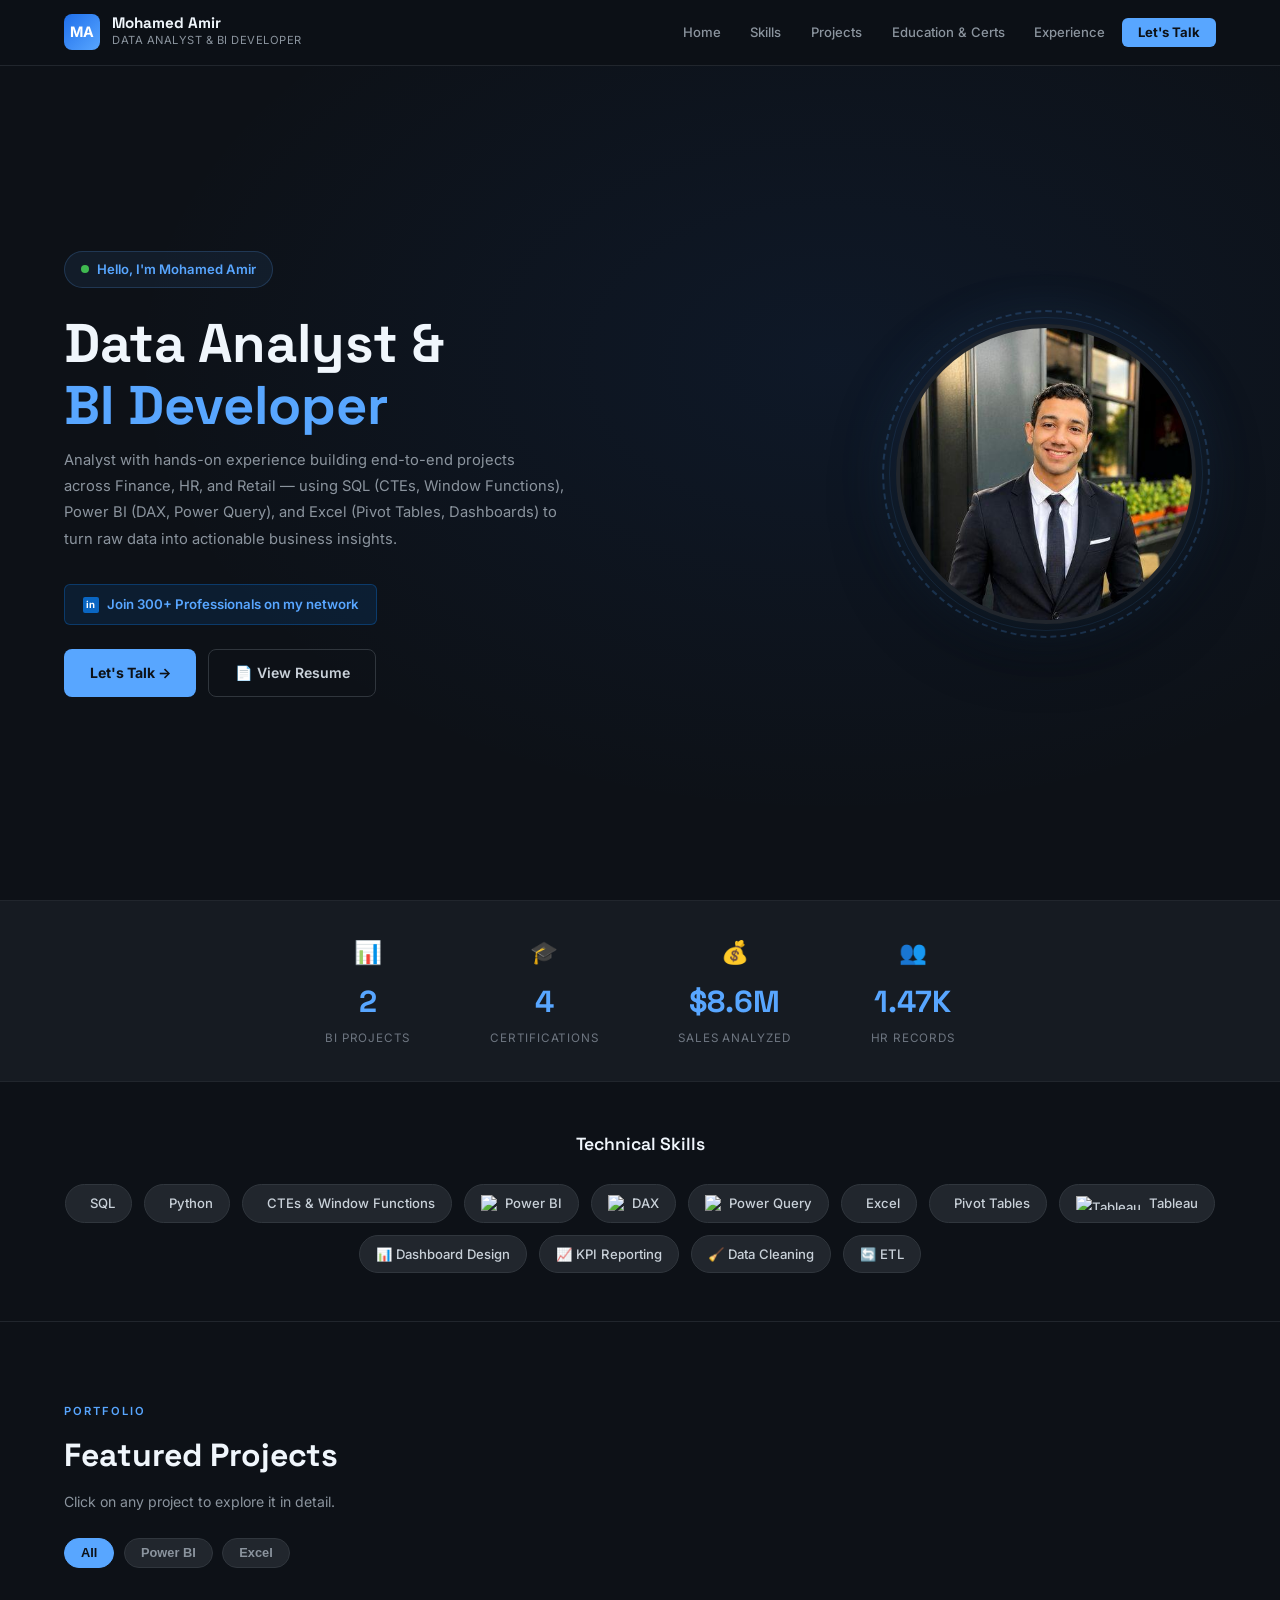
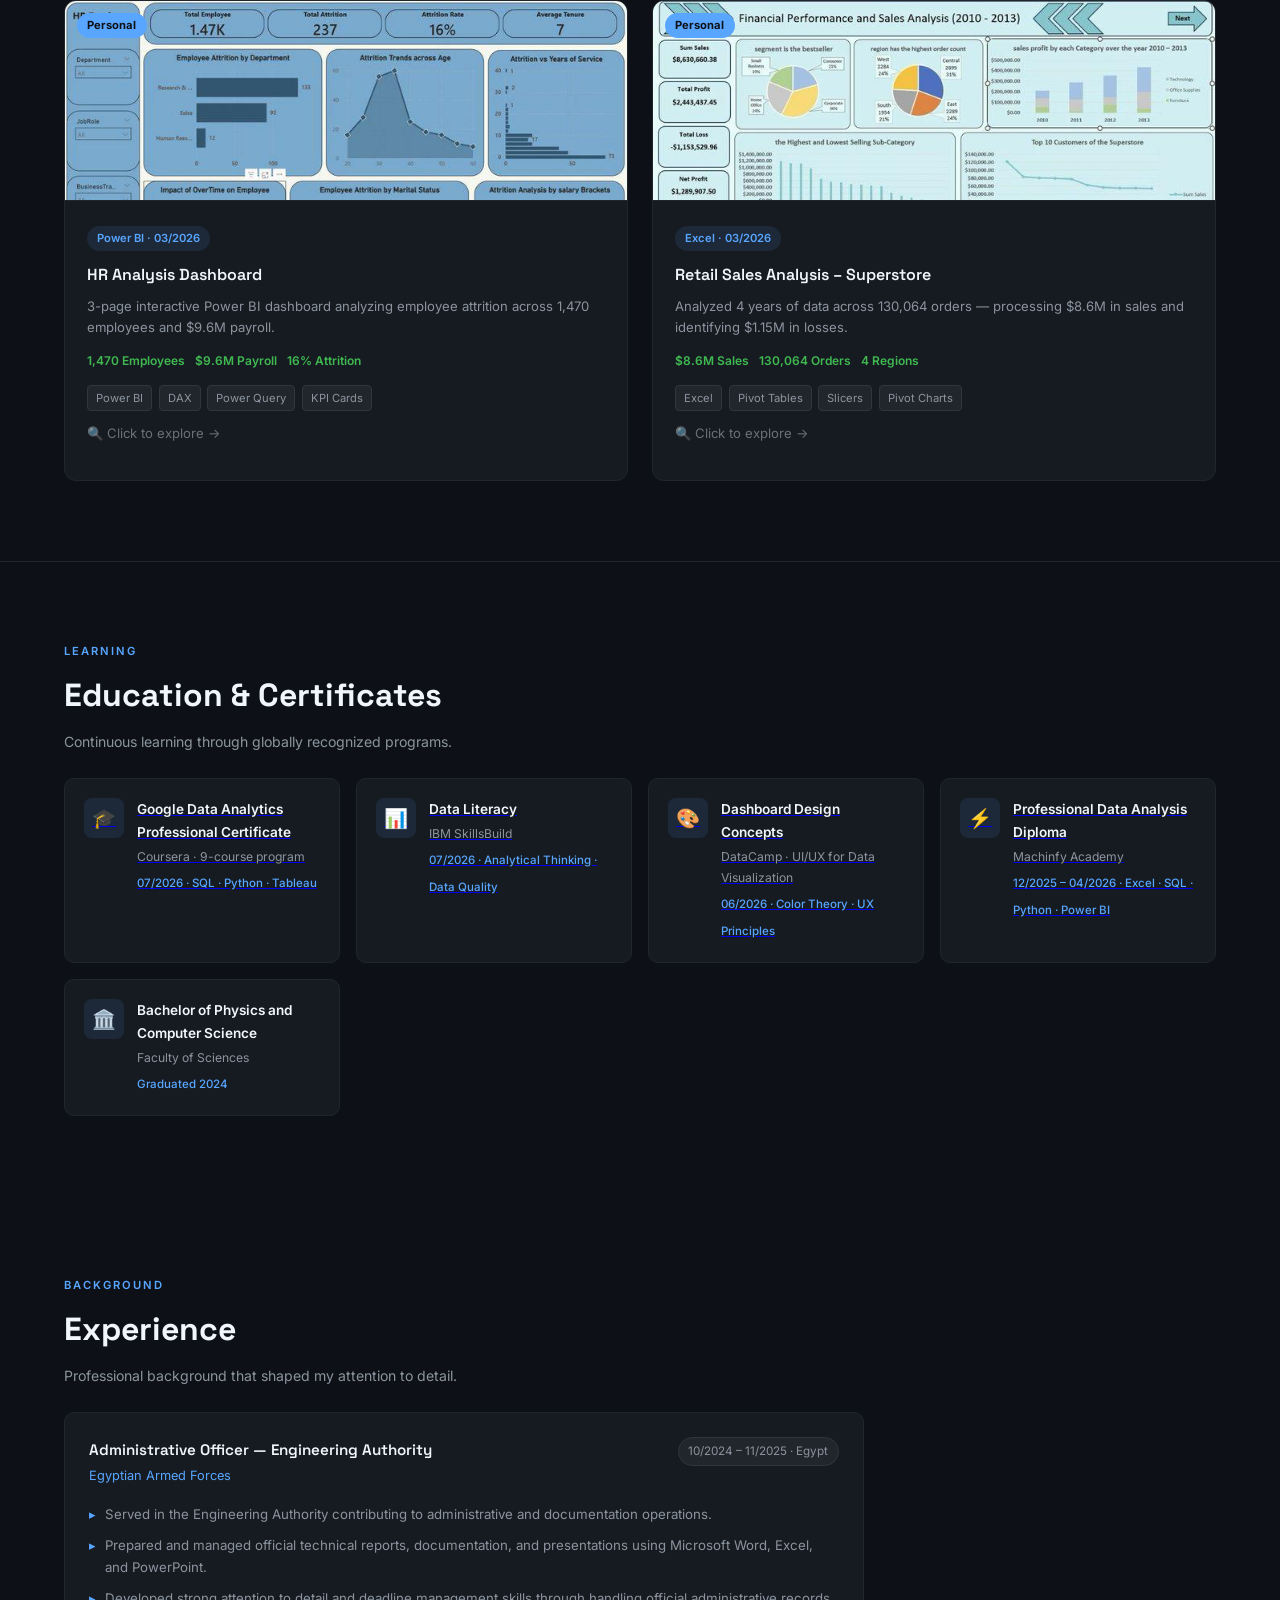
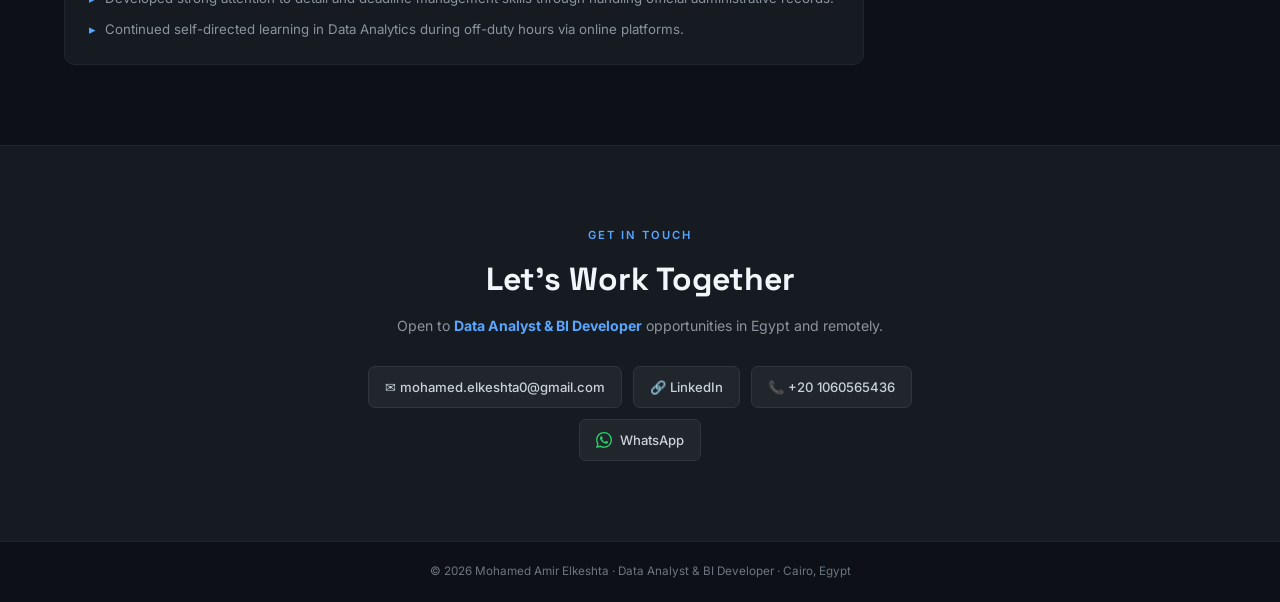
==== index.html @ 492f9501 "Convert certificate divs to anchor tags with links Replaced certificate divs with anchor tags linkin" ====
<!DOCTYPE html>
<html lang="en">
<head>
<meta charset="UTF-8"/>
<meta name="viewport" content="width=device-width, initial-scale=1.0"/>
<title>Mohamed Amir Elkeshta | Data Analyst & BI Developer</title>
<link href="https://fonts.googleapis.com/css2?family=Inter:wght@300;400;500;600;700&family=Space+Grotesk:wght@500;600;700&display=swap" rel="stylesheet"/>
<link rel="stylesheet" href="https://cdn.jsdelivr.net/gh/devicons/devicon@latest/devicon.min.css"/>
<link rel="stylesheet" href="style.css"/>
</head>
<body>

<nav>
  <div class="nav-inner">
    <div class="nav-brand">
      <div class="nav-icon">MA</div>
      <div>
        <div class="nav-name">Mohamed Amir</div>
        <div class="nav-title">DATA ANALYST & BI DEVELOPER</div>
      </div>
    </div>
    <ul class="nav-links">
      <li><a href="#about">Home</a></li>
      <li><a href="#skills">Skills</a></li>
      <li><a href="#projects">Projects</a></li>
      <li><a href="#certificates">Education & Certs</a></li>
      <li><a href="#experience">Experience</a></li>
      <li><a href="#contact" class="nav-cta">Let's Talk</a></li>
    </ul>
  </div>
</nav>

<!-- HERO -->
<section class="hero" id="about">
  <div class="hero-inner">
    <div class="hero-left">
      <div class="hello-badge"><span class="hello-dot"></span> Hello, I'm Mohamed Amir</div>
      <h1>Data Analyst &<br/><span class="accent">BI Developer</span></h1>
      <p class="hero-desc">Analyst with hands-on experience building end-to-end projects across Finance, HR, and Retail — using SQL (CTEs, Window Functions), Power BI (DAX, Power Query), and Excel (Pivot Tables, Dashboards) to turn raw data into actionable business insights.</p>
      <a href="https://linkedin.com/in/mohamedamir010" target="_blank" class="li-btn">
        <div class="li-icon">in</div>
        Join 300+ Professionals on my network
      </a>
      <div class="hero-btns">
        <a href="#contact" class="btn-primary">Let's Talk →</a>
        <a id="cv-link" href="img/Mohamed_Amir_Elkeshta_CV.pdf" download="Mohamed_Amir_Elkeshta_CV.pdf" class="btn-secondary">📄 View Resume</a>
      </div>
    </div>
    <div class="hero-right">
      <div class="photo-wrap">
        <div class="photo-outer"></div>
        <div class="photo-mid"></div>
        <div class="photo-circle">
          <img id="main-photo" src="img/Photo.jpeg" alt="Mohamed Amir"/>
        </div>
      </div>
    </div>
  </div>
</section>

<!-- STATS -->
<div class="stats-bar">
  <div class="stats-inner">
    <div class="stat"><div class="stat-icon">📊</div><div class="stat-n">2</div><div class="stat-l">BI Projects</div></div>
    <div class="stat"><div class="stat-icon">🎓</div><div class="stat-n">4</div><div class="stat-l">Certifications</div></div>
    <div class="stat"><div class="stat-icon">💰</div><div class="stat-n">$8.6M</div><div class="stat-l">Sales Analyzed</div></div>
    <div class="stat"><div class="stat-icon">👥</div><div class="stat-n">1.47K</div><div class="stat-l">HR Records</div></div>
  </div>
</div>

<!-- SKILLS -->
<div class="skills-sec" id="skills">
  <div class="skills-sec-inner">
    <h3>Technical Skills</h3>
    <div class="skills-grid">
      <div class="skill-pill"><i class="devicon-microsoftsqlserver-plain colored"></i> SQL</div>
      <div class="skill-pill"><i class="devicon-python-plain colored"></i> Python</div>
      <div class="skill-pill"><i class="devicon-mysql-plain colored"></i> CTEs & Window Functions</div>
      <div class="skill-pill"><img src="https://upload.wikimedia.org/wikipedia/commons/c/cf/New_Power_BI_Logo.svg" alt="Power BI"/> Power BI</div>
      <div class="skill-pill"><img src="https://upload.wikimedia.org/wikipedia/commons/c/cf/New_Power_BI_Logo.svg" alt="DAX"/> DAX</div>
      <div class="skill-pill"><img src="https://upload.wikimedia.org/wikipedia/commons/c/cf/New_Power_BI_Logo.svg" alt="Power Query"/> Power Query</div>
      <div class="skill-pill"><i class="devicon-microsoftexcel-plain" style="color:#217346"></i> Excel</div>
      <div class="skill-pill"><i class="devicon-microsoftexcel-plain" style="color:#217346"></i> Pivot Tables</div>
      <div class="skill-pill"><img src="https://upload.wikimedia.org/wikipedia/commons/4/4b/Tableau_Logo.png" alt="Tableau" style="height:14px;width:auto"/> Tableau</div>
      <div class="skill-pill">📊 Dashboard Design</div>
      <div class="skill-pill">📈 KPI Reporting</div>
      <div class="skill-pill">🧹 Data Cleaning</div>
      <div class="skill-pill">🔄 ETL</div>
    </div>
  </div>
</div>

<!-- PROJECTS -->
<section id="projects">
  <div class="sec-inner">
    <div class="reveal">
      <div class="sec-label">Portfolio</div>
      <h2 class="sec-title">Featured Projects</h2>
      <p class="sec-sub">Click on any project to explore it in detail.</p>
      <div class="filter-btns">
        <button class="filter-btn active" onclick="filterProjects('all',this)">All</button>
        <button class="filter-btn" onclick="filterProjects('powerbi',this)">Power BI</button>
        <button class="filter-btn" onclick="filterProjects('excel',this)">Excel</button>
      </div>
    </div>
    <div class="projects-grid">
      <div class="pcard reveal" data-cat="powerbi" onclick="openModal('hr')">
        <div class="pimg-wrap">
          <img id="hr-card-img" class="pimg" src="" alt="HR Dashboard"/>
          <span class="pbadge">Personal</span>
        </div>
        <div class="pbody">
          <div class="ptag">Power BI · 03/2026</div>
          <h3>HR Analysis Dashboard</h3>
          <p>3-page interactive Power BI dashboard analyzing employee attrition across 1,470 employees and $9.6M payroll.</p>
          <div class="pnums"><span class="pnum">1,470 Employees</span><span class="pnum">$9.6M Payroll</span><span class="pnum">16% Attrition</span></div>
          <div class="ptools"><span class="tool">Power BI</span><span class="tool">DAX</span><span class="tool">Power Query</span><span class="tool">KPI Cards</span></div>
          <p class="pclick-hint">🔍 Click to explore →</p>
        </div>
      </div>
      <div class="pcard reveal" data-cat="excel" onclick="openModal('excel')">
        <div class="pimg-wrap">
          <img id="exc-card-img" class="pimg" src="" alt="Excel Dashboard"/>
          <span class="pbadge">Personal</span>
        </div>
        <div class="pbody">
          <div class="ptag">Excel · 03/2026</div>
          <h3>Retail Sales Analysis – Superstore</h3>
          <p>Analyzed 4 years of data across 130,064 orders — processing $8.6M in sales and identifying $1.15M in losses.</p>
          <div class="pnums"><span class="pnum">$8.6M Sales</span><span class="pnum">130,064 Orders</span><span class="pnum">4 Regions</span></div>
          <div class="ptools"><span class="tool">Excel</span><span class="tool">Pivot Tables</span><span class="tool">Slicers</span><span class="tool">Pivot Charts</span></div>
          <p class="pclick-hint">🔍 Click to explore →</p>
        </div>
      </div>
    </div>
  </div>
</section>

<!-- MODAL HR -->
<div class="modal-overlay" id="modal-hr">
  <div class="modal">
    <button class="modal-close" onclick="closeModal('hr')">✕</button>
    <div class="modal-imgs">
      <img class="modal-img active" id="hr-img-0" src="" alt="HR 1"/>
      <img class="modal-img" id="hr-img-1" src="" alt="HR 2"/>
      <img class="modal-img" id="hr-img-2" src="" alt="HR 3"/>
      <div class="modal-arrows">
        <button class="modal-arrow" onclick="prevImg('hr',3)">‹</button>
        <button class="modal-arrow" onclick="nextImg('hr',3)">›</button>
      </div>
      <div class="modal-nav">
        <div class="modal-dot active" id="hr-dot-0" onclick="goImg('hr',0,3)"></div>
        <div class="modal-dot" id="hr-dot-1" onclick="goImg('hr',1,3)"></div>
        <div class="modal-dot" id="hr-dot-2" onclick="goImg('hr',2,3)"></div>
      </div>
    </div>
    <div class="modal-body">
      <div class="modal-tags">
        <span class="mtag active">Personal</span><span class="mtag">#HR Metrics</span>
        <span class="mtag">#Power BI</span><span class="mtag">#DAX</span><span class="mtag">#Data Visualization</span>
      </div>
      <h2>HR Analysis Dashboard</h2>
      <div class="modal-stats">
        <div class="mstat"><div class="mstat-n">1,470</div><div class="mstat-l">Employees</div></div>
        <div class="mstat"><div class="mstat-n">$9.6M</div><div class="mstat-l">Total Payroll</div></div>
        <div class="mstat"><div class="mstat-n">16%</div><div class="mstat-l">Attrition Rate</div></div>
        <div class="mstat"><div class="mstat-n">237</div><div class="mstat-l">Total Attrition</div></div>
        <div class="mstat"><div class="mstat-n">3</div><div class="mstat-l">Dashboard Pages</div></div>
      </div>
      <p>Developed a 3-page interactive Power BI dashboard to analyze employee attrition and support data-driven HR decisions across a dataset of 1,470 employees and $9.6M in total payroll. Identified a 16% attrition rate with R&D as the highest-risk department (133 attritions), and revealed that overtime employees were 54% more likely to leave.</p>
      <div class="modal-btns">
        <a href="#contact" class="mbtn-primary" onclick="closeModal('hr')">Discuss Project</a>
        <span class="mbtn-disabled">Live Demo — Coming Soon</span>
      </div>
    </div>
  </div>
</div>

<!-- MODAL EXCEL -->
<div class="modal-overlay" id="modal-excel">
  <div class="modal">
    <button class="modal-close" onclick="closeModal('excel')">✕</button>
    <div class="modal-imgs">
      <img class="modal-img active" id="exc-img-0" src="" alt="Excel 1"/>
      <img class="modal-img" id="exc-img-1" src="" alt="Excel 2"/>
      <div class="modal-arrows">
        <button class="modal-arrow" onclick="prevImg('exc',2)">‹</button>
        <button class="modal-arrow" onclick="nextImg('exc',2)">›</button>
      </div>
      <div class="modal-nav">
        <div class="modal-dot active" id="exc-dot-0" onclick="goImg('exc',0,2)"></div>
        <div class="modal-dot" id="exc-dot-1" onclick="goImg('exc',1,2)"></div>
      </div>
    </div>
    <div class="modal-body">
      <div class="modal-tags">
        <span class="mtag active">Personal</span><span class="mtag">#Excel</span>
        <span class="mtag">#Pivot Tables</span><span class="mtag">#Dashboard</span><span class="mtag">#Sales Analysis</span>
      </div>
      <h2>Retail Sales Analysis – Superstore</h2>
      <div class="modal-stats">
        <div class="mstat"><div class="mstat-n">$8.6M</div><div class="mstat-l">Total Sales</div></div>
        <div class="mstat"><div class="mstat-n">$2.4M</div><div class="mstat-l">Total Profit</div></div>
        <div class="mstat"><div class="mstat-n">130K</div><div class="mstat-l">Orders</div></div>
        <div class="mstat"><div class="mstat-n">4</div><div class="mstat-l">Regions</div></div>
        <div class="mstat"><div class="mstat-n">$1.15M</div><div class="mstat-l">Total Loss</div></div>
      </div>
      <p>Analyzed a Superstore dataset spanning 4 years (2010–2013) across 4 regions and 130,064 total orders. Processed $8.6M in total sales and $2.4M in total profit, identifying the Central region as the highest-performing with 31% of orders and uncovering $1.15M in losses.</p>
      <div class="modal-btns">
        <a href="#contact" class="mbtn-primary" onclick="closeModal('excel')">Discuss Project</a>
        <a href="https://1drv.ms/x/c/AEDD31444492F925/IQCtaLuHBFoiTYUGpFocGgI8ATKl4qVYIb14LxmyW0TIXu4?e=tHtYFq" target="_blank" class="mbtn-secondary">Live Demo ↗</a>
      </div>
    </div>
  </div>
</div>

<!-- CERTS -->
<section id="certificates" style="background:#0d1117;border-top:1px solid #21262d">
  <div class="sec-inner">
    <div class="reveal">
      <div class="sec-label">Learning</div>
      <h2 class="sec-title">Education & Certificates</h2>
      <p class="sec-sub">Continuous learning through globally recognized programs.</p>
    </div>
    <div class="certs-grid">
      <a href="https://coursera.org/share/154ee3f8887b8b812d28b0dce5b11ab3" target="_blank" rel="noopener" class="ccard reveal"><div class="cicon">🎓</div><div class="cinfo"><h4>Google Data Analytics Professional Certificate</h4><p>Coursera · 9-course program</p><span>07/2026 · SQL · Python · Tableau</span></div></a>
      <a href="https://www.credly.com/badges/da2739b4-06d5-464d-a4a4-47f80b19e1e5/linked_in_profile" target="_blank" rel="noopener" class="ccard reveal"><div class="cicon">📊</div><div class="cinfo"><h4>Data Literacy</h4><p>IBM SkillsBuild</p><span>07/2026 · Analytical Thinking · Data Quality</span></div></a>
      <a href="https://www.datacamp.com/statement-of-accomplishment/course/cfd3dbf825086eaab25abfdbb9589a41a4ac5c4c?raw=1" target="_blank" rel="noopener" class="ccard reveal"><div class="cicon">🎨</div><div class="cinfo"><h4>Dashboard Design Concepts</h4><p>DataCamp · UI/UX for Data Visualization</p><span>06/2026 · Color Theory · UX Principles</span></div></a>
      <a href="https://system.machinfy.com/en/certificate/MFA-b8f-bd" target="_blank" rel="noopener" class="ccard reveal"><div class="cicon">⚡</div><div class="cinfo"><h4>Professional Data Analysis Diploma</h4><p>Machinfy Academy</p><span>12/2025 – 04/2026 · Excel · SQL · Python · Power BI</span></div></a>
      <div class="ccard reveal"><div class="cicon">🏛️</div><div class="cinfo"><h4>Bachelor of Physics and Computer Science</h4><p>Faculty of Sciences</p><span>Graduated 2024</span></div></div>
    </div>
  </div>
</section>

<!-- EXP -->
<section id="experience">
  <div class="sec-inner">
    <div class="reveal">
      <div class="sec-label">Background</div>
      <h2 class="sec-title">Experience</h2>
      <p class="sec-sub">Professional background that shaped my attention to detail.</p>
    </div>
    <div class="ecard reveal">
      <div class="ehead">
        <div><div class="etitle">Administrative Officer — Engineering Authority</div><div class="eorg">Egyptian Armed Forces</div></div>
        <span class="edate">10/2024 – 11/2025 · Egypt</span>
      </div>
      <ul>
        <li>Served in the Engineering Authority contributing to administrative and documentation operations.</li>
        <li>Prepared and managed official technical reports, documentation, and presentations using Microsoft Word, Excel, and PowerPoint.</li>
        <li>Developed strong attention to detail and deadline management skills through handling official administrative records.</li>
        <li>Continued self-directed learning in Data Analytics during off-duty hours via online platforms.</li>
      </ul>
    </div>
  </div>
</section>

<!-- CONTACT -->
<section id="contact" class="contact-sec">
  <div class="sec-inner">
    <div class="contact-inner">
      <div class="sec-label" style="text-align:center">Get In Touch</div>
      <h2 class="sec-title reveal" style="text-align:center">Let's Work Together</h2>
      <p class="sec-sub reveal" style="text-align:center;margin:0 auto">Open to <strong style="color:#58a6ff">Data Analyst & BI Developer</strong> opportunities in Egypt and remotely.</p>
      <div class="clinks reveal">
        <a href="mailto:mohamed.elkeshta0@gmail.com" class="clink">✉ mohamed.elkeshta0@gmail.com</a>
        <a href="https://linkedin.com/in/mohamedamir010" target="_blank" class="clink">🔗 LinkedIn</a>
        <a href="tel:+201060565436" class="clink">📞 +20 1060565436</a>
        <a href="https://wa.me/201060565436" target="_blank" class="clink">
  <svg width="16" height="16" viewBox="0 0 24 24" fill="#25D366"><path d="M17.472 14.382c-.297-.149-1.758-.867-2.03-.967-.273-.099-.471-.148-.67.15-.197.297-.767.966-.94 1.164-.173.199-.347.223-.644.075-.297-.15-1.255-.463-2.39-1.475-.883-.788-1.48-1.761-1.653-2.059-.173-.297-.018-.458.13-.606.134-.133.298-.347.446-.52.149-.174.198-.298.298-.497.099-.198.05-.371-.025-.52-.075-.149-.669-1.612-.916-2.207-.242-.579-.487-.5-.669-.51-.173-.008-.371-.01-.57-.01-.198 0-.52.074-.792.372-.272.297-1.04 1.016-1.04 2.479 0 1.462 1.065 2.875 1.213 3.074.149.198 2.096 3.2 5.077 4.487.709.306 1.262.489 1.694.625.712.227 1.36.195 1.871.118.571-.085 1.758-.719 2.006-1.413.248-.694.248-1.289.173-1.413-.074-.124-.272-.198-.57-.347m-5.421 7.403h-.004a9.87 9.87 0 01-5.031-1.378l-.361-.214-3.741.982.998-3.648-.235-.374a9.86 9.86 0 01-1.51-5.26c.001-5.45 4.436-9.884 9.888-9.884 2.64 0 5.122 1.03 6.988 2.898a9.825 9.825 0 012.893 6.994c-.003 5.45-4.437 9.884-9.885 9.884m8.413-18.297A11.815 11.815 0 0012.05 0C5.495 0 .16 5.335.157 11.892c0 2.096.547 4.142 1.588 5.945L.057 24l6.305-1.654a11.882 11.882 0 005.683 1.448h.005c6.554 0 11.89-5.335 11.893-11.893a11.821 11.821 0 00-3.48-8.413z"/></svg>
  WhatsApp
</a>
      </div>
    </div>
  </div>
</section>

<footer>© 2026 Mohamed Amir Elkeshta · Data Analyst & BI Developer · Cairo, Egypt</footer>

<script src="main.js"></script>
</body>
</html>
---- style.css ----
*{margin:0;padding:0;box-sizing:border-box}
html{scroll-behavior:smooth}
body{background:#0d1117;color:#c9d1d9;font-family:'Inter',sans-serif;line-height:1.7;overflow-x:hidden}

nav{position:fixed;top:0;width:100%;z-index:200;background:rgba(13,17,23,.97);backdrop-filter:blur(12px);border-bottom:1px solid #21262d;padding:.9rem 5%}
.nav-inner{max-width:1200px;margin:0 auto;display:flex;justify-content:space-between;align-items:center}
.nav-brand{display:flex;align-items:center;gap:.75rem}
.nav-icon{width:36px;height:36px;background:linear-gradient(135deg,#1f6feb,#58a6ff);border-radius:8px;display:flex;align-items:center;justify-content:center;font-size:.9rem;font-weight:700;color:#fff}
.nav-name{font-family:'Space Grotesk',sans-serif;font-size:.95rem;font-weight:700;color:#f0f6fc;line-height:1.1}
.nav-title{font-size:.7rem;color:#8b949e;letter-spacing:.5px}
.nav-links{display:flex;align-items:center;gap:.25rem;list-style:none}
.nav-links a{color:#8b949e;text-decoration:none;font-size:.82rem;font-weight:500;padding:.4rem .8rem;border-radius:6px;transition:all .2s}
.nav-links a:hover{color:#f0f6fc;background:rgba(255,255,255,.05)}
.nav-cta{background:#58a6ff;color:#0d1117!important;padding:.4rem 1rem!important;border-radius:6px;font-weight:700!important}
.nav-cta:hover{background:#79b8ff!important}

.hero{min-height:100vh;display:flex;align-items:center;padding:7rem 5% 4rem;background:radial-gradient(ellipse at 65% 40%,rgba(31,111,235,.08) 0%,transparent 60%)}
.hero-inner{max-width:1200px;margin:0 auto;display:flex;gap:5rem;align-items:center;width:100%}
.hero-left{flex:1}
.hero-right{flex:0 0 340px;display:flex;justify-content:center}
.hello-badge{display:inline-flex;align-items:center;gap:.5rem;background:rgba(88,166,255,.08);border:1px solid rgba(88,166,255,.2);color:#58a6ff;font-size:.82rem;font-weight:600;padding:.4rem 1rem;border-radius:999px;margin-bottom:1.5rem}
.hello-dot{width:8px;height:8px;background:#3fb950;border-radius:50%;animation:pulse 2s infinite}
@keyframes pulse{0%,100%{opacity:1}50%{opacity:.4}}
.hero h1{font-family:'Space Grotesk',sans-serif;font-size:clamp(2.2rem,4.5vw,3.4rem);font-weight:700;color:#f0f6fc;line-height:1.15;margin-bottom:.6rem}
.hero h1 .accent{color:#58a6ff}
.hero-desc{font-size:.92rem;color:#8b949e;max-width:500px;line-height:1.8;margin-bottom:2rem}
.li-btn{display:inline-flex;align-items:center;gap:.5rem;background:rgba(10,102,194,.15);border:1px solid rgba(10,102,194,.4);color:#58a6ff;font-size:.83rem;font-weight:600;padding:.5rem 1.1rem;border-radius:6px;text-decoration:none;margin-bottom:1.5rem;transition:all .2s}
.li-btn:hover{background:rgba(10,102,194,.25);border-color:#58a6ff}
.li-icon{width:16px;height:16px;background:#0a66c2;border-radius:2px;display:flex;align-items:center;justify-content:center;font-size:.6rem;font-weight:700;color:#fff}
.hero-btns{display:flex;gap:.75rem;flex-wrap:wrap}
.btn-primary{background:#58a6ff;color:#0d1117;padding:.7rem 1.6rem;border-radius:8px;font-weight:700;font-size:.88rem;text-decoration:none;transition:all .2s;display:inline-flex;align-items:center;gap:.4rem}
.btn-primary:hover{background:#79b8ff;transform:translateY(-2px)}
.btn-secondary{background:transparent;color:#c9d1d9;padding:.7rem 1.6rem;border-radius:8px;font-weight:600;font-size:.88rem;text-decoration:none;border:1px solid #30363d;transition:all .2s;display:inline-flex;align-items:center;gap:.4rem}
.btn-secondary:hover{border-color:#58a6ff;color:#58a6ff;transform:translateY(-2px)}

.photo-wrap{position:relative;display:inline-flex;align-items:center;justify-content:center}
.photo-outer{position:absolute;inset:-14px;border-radius:50%;border:2px dashed rgba(88,166,255,.2);animation:spin 16s linear infinite}
.photo-mid{position:absolute;inset:-7px;border-radius:50%;border:1px solid rgba(88,166,255,.1)}
@keyframes spin{to{transform:rotate(360deg)}}
.photo-circle{width:300px;height:300px;border-radius:50%;overflow:hidden;border:4px solid #21262d;box-shadow:0 0 60px rgba(88,166,255,.15),0 20px 60px rgba(0,0,0,.5)}
.photo-circle img{width:100%;height:100%;object-fit:cover;object-position:top center}

.stats-bar{background:#161b22;border-top:1px solid #21262d;border-bottom:1px solid #21262d;padding:2rem 5%}
.stats-inner{max-width:1200px;margin:0 auto;display:flex;justify-content:center;gap:5rem;flex-wrap:wrap}
.stat{text-align:center}
.stat-icon{font-size:1.4rem;margin-bottom:.3rem}
.stat-n{font-family:'Space Grotesk',sans-serif;font-size:1.9rem;font-weight:700;color:#58a6ff}
.stat-l{font-size:.73rem;color:#6e7681;text-transform:uppercase;letter-spacing:.8px;margin-top:.1rem}

.skills-sec{padding:3rem 5%;border-bottom:1px solid #21262d}
.skills-sec-inner{max-width:1200px;margin:0 auto}
.skills-sec-inner h3{font-family:'Space Grotesk',sans-serif;font-size:1.1rem;font-weight:600;color:#f0f6fc;margin-bottom:1.5rem;text-align:center}
.skills-grid{display:flex;flex-wrap:wrap;gap:.75rem;justify-content:center}
.skill-pill{background:#21262d;border:1px solid #30363d;color:#c9d1d9;padding:.45rem 1rem;border-radius:999px;font-size:.82rem;font-weight:500;transition:all .2s;cursor:default;display:flex;align-items:center;gap:.5rem}
.skill-pill:hover{border-color:#58a6ff;color:#58a6ff}
.skill-pill i{font-size:1.1rem}
.skill-pill img{width:16px;height:16px;object-fit:contain}

section{padding:5rem 5%}
.sec-inner{max-width:1200px;margin:0 auto}
.sec-label{color:#58a6ff;font-size:.7rem;font-weight:600;letter-spacing:2px;text-transform:uppercase;margin-bottom:.4rem}
.sec-title{font-family:'Space Grotesk',sans-serif;font-size:clamp(1.5rem,3vw,2rem);font-weight:700;color:#f0f6fc;margin-bottom:.5rem}
.sec-sub{color:#8b949e;font-size:.88rem;margin-bottom:1.5rem}

.filter-btns{display:flex;gap:.6rem;flex-wrap:wrap;margin-bottom:2rem}
.filter-btn{background:#21262d;border:1px solid #30363d;color:#8b949e;padding:.4rem 1rem;border-radius:999px;font-size:.8rem;font-weight:600;cursor:pointer;transition:all .2s}
.filter-btn:hover{border-color:#58a6ff;color:#58a6ff}
.filter-btn.active{background:#58a6ff;border-color:#58a6ff;color:#0d1117}

.projects-grid{display:grid;grid-template-columns:repeat(auto-fit,minmax(340px,1fr));gap:1.5rem}
.pcard{background:#161b22;border:1px solid #21262d;border-radius:12px;overflow:hidden;transition:all .3s;cursor:pointer}
.pcard:hover{border-color:#58a6ff;transform:translateY(-5px);box-shadow:0 15px 40px rgba(88,166,255,.1)}
.pcard.hidden{display:none}
.pimg-wrap{position:relative;overflow:hidden}
.pimg{width:100%;height:200px;object-fit:cover;object-position:top;display:block;border-bottom:1px solid #21262d;transition:transform .3s}
.pcard:hover .pimg{transform:scale(1.02)}
.pbadge{position:absolute;top:.75rem;left:.75rem;background:#58a6ff;color:#0d1117;font-size:.7rem;font-weight:700;padding:.2rem .65rem;border-radius:999px}
.pbody{padding:1.4rem}
.ptag{display:inline-block;background:rgba(88,166,255,.1);color:#58a6ff;font-size:.7rem;font-weight:600;padding:.18rem .6rem;border-radius:999px;margin-bottom:.6rem}
.pcard h3{font-family:'Space Grotesk',sans-serif;font-size:1rem;font-weight:600;color:#f0f6fc;margin-bottom:.5rem}
.pcard p{font-size:.82rem;color:#8b949e;margin-bottom:.85rem;line-height:1.6}
.pnums{display:flex;gap:.6rem;flex-wrap:wrap;margin-bottom:.85rem}
.pnum{font-size:.75rem;color:#3fb950;font-weight:600}
.ptools{display:flex;gap:.4rem;flex-wrap:wrap}
.tool{background:#21262d;border:1px solid #30363d;color:#8b949e;font-size:.7rem;padding:.15rem .5rem;border-radius:4px}
.pclick-hint{font-size:.72rem;color:#58a6ff;margin-top:.75rem;opacity:.7}

.modal-overlay{position:fixed;inset:0;background:rgba(0,0,0,.85);z-index:500;display:none;align-items:center;justify-content:center;padding:1rem;backdrop-filter:blur(4px)}
.modal-overlay.open{display:flex}
.modal{background:#161b22;border:1px solid #30363d;border-radius:16px;width:100%;max-width:820px;max-height:90vh;overflow-y:auto;position:relative}
.modal-close{position:absolute;top:1rem;right:1rem;background:#21262d;border:1px solid #30363d;color:#c9d1d9;width:32px;height:32px;border-radius:50%;cursor:pointer;font-size:1.1rem;display:flex;align-items:center;justify-content:center;transition:all .2s;z-index:10}
.modal-close:hover{background:#30363d;color:#f0f6fc}
.modal-imgs{position:relative;overflow:hidden}
.modal-img{width:100%;height:280px;object-fit:cover;object-position:top;display:none}
.modal-img.active{display:block}
.modal-nav{position:absolute;bottom:1rem;left:50%;transform:translateX(-50%);display:flex;gap:.5rem}
.modal-dot{width:8px;height:8px;border-radius:50%;background:rgba(255,255,255,.3);cursor:pointer;transition:all .2s}
.modal-dot.active{background:#58a6ff;width:20px;border-radius:4px}
.modal-arrows{position:absolute;top:50%;transform:translateY(-50%);width:100%;display:flex;justify-content:space-between;padding:0 .75rem;pointer-events:none}
.modal-arrow{pointer-events:all;background:rgba(13,17,23,.7);border:1px solid #30363d;color:#c9d1d9;width:34px;height:34px;border-radius:50%;cursor:pointer;display:flex;align-items:center;justify-content:center;font-size:.9rem;transition:all .2s}
.modal-arrow:hover{background:#21262d;color:#58a6ff}
.modal-body{padding:1.75rem}
.modal-tags{display:flex;gap:.5rem;flex-wrap:wrap;margin-bottom:1rem}
.mtag{background:rgba(88,166,255,.1);border:1px solid rgba(88,166,255,.2);color:#58a6ff;font-size:.75rem;font-weight:600;padding:.2rem .65rem;border-radius:999px}
.mtag.active{background:#58a6ff;color:#0d1117}
.modal-body h2{font-family:'Space Grotesk',sans-serif;font-size:1.3rem;font-weight:700;color:#f0f6fc;margin-bottom:.75rem}
.modal-body p{font-size:.88rem;color:#8b949e;line-height:1.8;margin-bottom:1.25rem}
.modal-stats{display:flex;gap:1.5rem;flex-wrap:wrap;margin-bottom:1.5rem;padding:1rem;background:#0d1117;border-radius:8px;border:1px solid #21262d}
.mstat{text-align:center}
.mstat-n{font-family:'Space Grotesk',sans-serif;font-size:1.1rem;font-weight:700;color:#58a6ff}
.mstat-l{font-size:.7rem;color:#6e7681}
.modal-btns{display:flex;gap:.75rem;flex-wrap:wrap}
.mbtn-primary{background:#3fb950;color:#0d1117;padding:.65rem 1.4rem;border-radius:8px;font-weight:700;font-size:.85rem;text-decoration:none;transition:all .2s;border:none;cursor:pointer}
.mbtn-primary:hover{background:#56d364}
.mbtn-secondary{background:transparent;color:#c9d1d9;padding:.65rem 1.4rem;border-radius:8px;font-weight:600;font-size:.85rem;text-decoration:none;border:1px solid #30363d;transition:all .2s}
.mbtn-secondary:hover{border-color:#58a6ff;color:#58a6ff}
.mbtn-disabled{background:transparent;color:#6e7681;padding:.65rem 1.4rem;border-radius:8px;font-weight:600;font-size:.85rem;border:1px solid #30363d;cursor:not-allowed;opacity:.6}

.certs-grid{display:grid;grid-template-columns:repeat(auto-fit,minmax(240px,1fr));gap:1rem}
.ccard{background:#161b22;border:1px solid #21262d;border-radius:10px;padding:1.2rem;display:flex;gap:.8rem;align-items:flex-start;transition:border .2s}
.ccard:hover{border-color:#58a6ff}
.cicon{width:40px;height:40px;border-radius:8px;background:rgba(88,166,255,.1);display:flex;align-items:center;justify-content:center;flex-shrink:0;font-size:1.2rem}
.cinfo h4{font-size:.85rem;font-weight:600;color:#f0f6fc;margin-bottom:.18rem}
.cinfo p{font-size:.76rem;color:#8b949e}
.cinfo span{font-size:.72rem;color:#58a6ff;font-weight:500}

.ecard{background:#161b22;border:1px solid #21262d;border-radius:10px;padding:1.5rem;max-width:800px}
.ehead{display:flex;justify-content:space-between;align-items:flex-start;flex-wrap:wrap;gap:.5rem;margin-bottom:1rem}
.etitle{font-family:'Space Grotesk',sans-serif;font-size:.95rem;font-weight:600;color:#f0f6fc}
.eorg{font-size:.8rem;color:#58a6ff;margin-top:.15rem}
.edate{font-size:.73rem;color:#8b949e;background:#21262d;padding:.22rem .6rem;border-radius:999px;border:1px solid #30363d;white-space:nowrap}
.ecard ul{list-style:none;display:flex;flex-direction:column;gap:.5rem}
.ecard ul li{font-size:.83rem;color:#8b949e;padding-left:1rem;position:relative}
.ecard ul li::before{content:'▸';position:absolute;left:0;color:#58a6ff}

.contact-sec{background:#161b22;border-top:1px solid #21262d}
.contact-inner{max-width:650px;margin:0 auto;text-align:center}
.clinks{display:flex;gap:.7rem;justify-content:center;flex-wrap:wrap;margin-top:1.75rem}
.clink{display:flex;align-items:center;gap:.45rem;background:#21262d;border:1px solid #30363d;color:#c9d1d9;padding:.55rem 1rem;border-radius:7px;text-decoration:none;font-size:.82rem;font-weight:500;transition:all .2s}
.clink:hover{border-color:#58a6ff;color:#58a6ff}

footer{text-align:center;padding:1.25rem;font-size:.73rem;color:#6e7681;border-top:1px solid #21262d}
.reveal{opacity:0;transform:translateY(18px);transition:opacity .6s ease,transform .6s ease}
.reveal.on{opacity:1;transform:translateY(0)}

@media(max-width:768px){
  .hero-inner{flex-direction:column-reverse;text-align:center}
  .hero-btns,.hero-desc,.li-btn{margin-left:auto;margin-right:auto}
  .hero-btns{justify-content:center}
  .nav-links{display:none}
  .photo-circle{width:220px;height:220px}
  .stats-inner{gap:2rem}
}
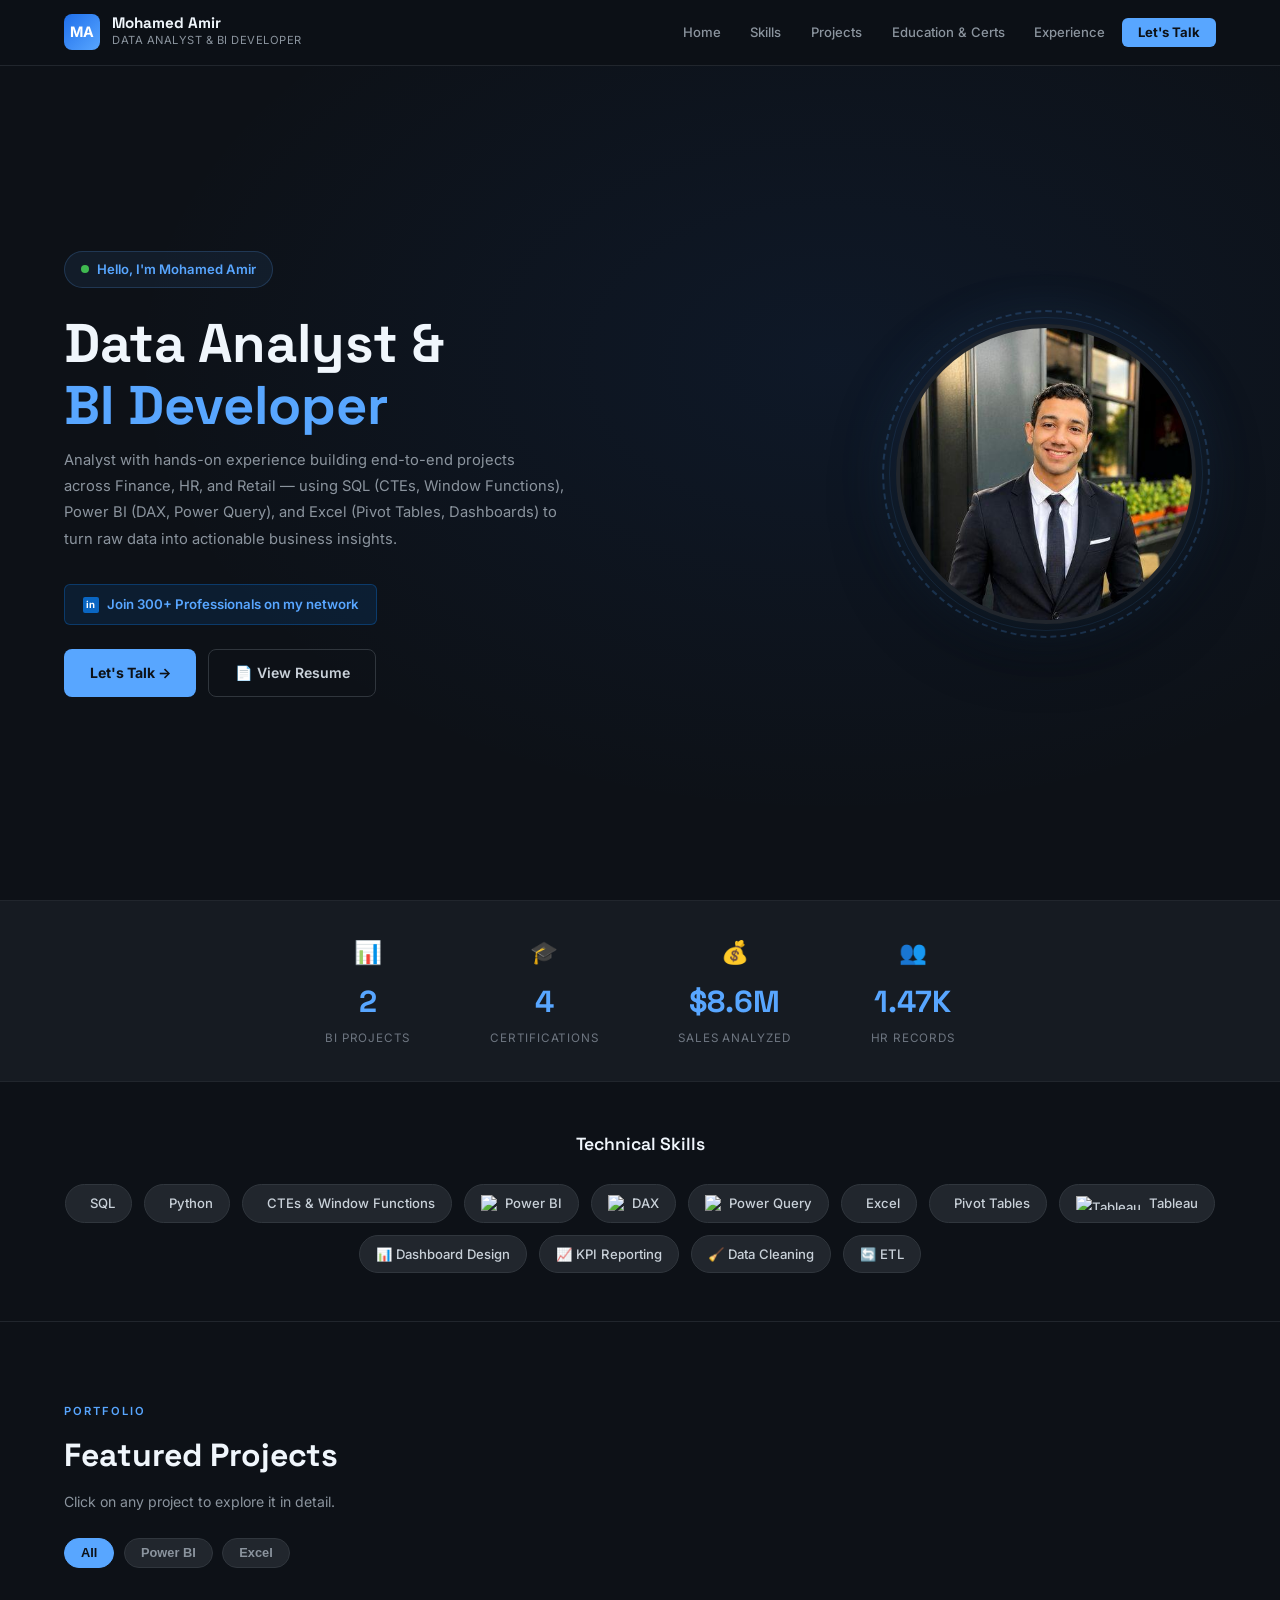
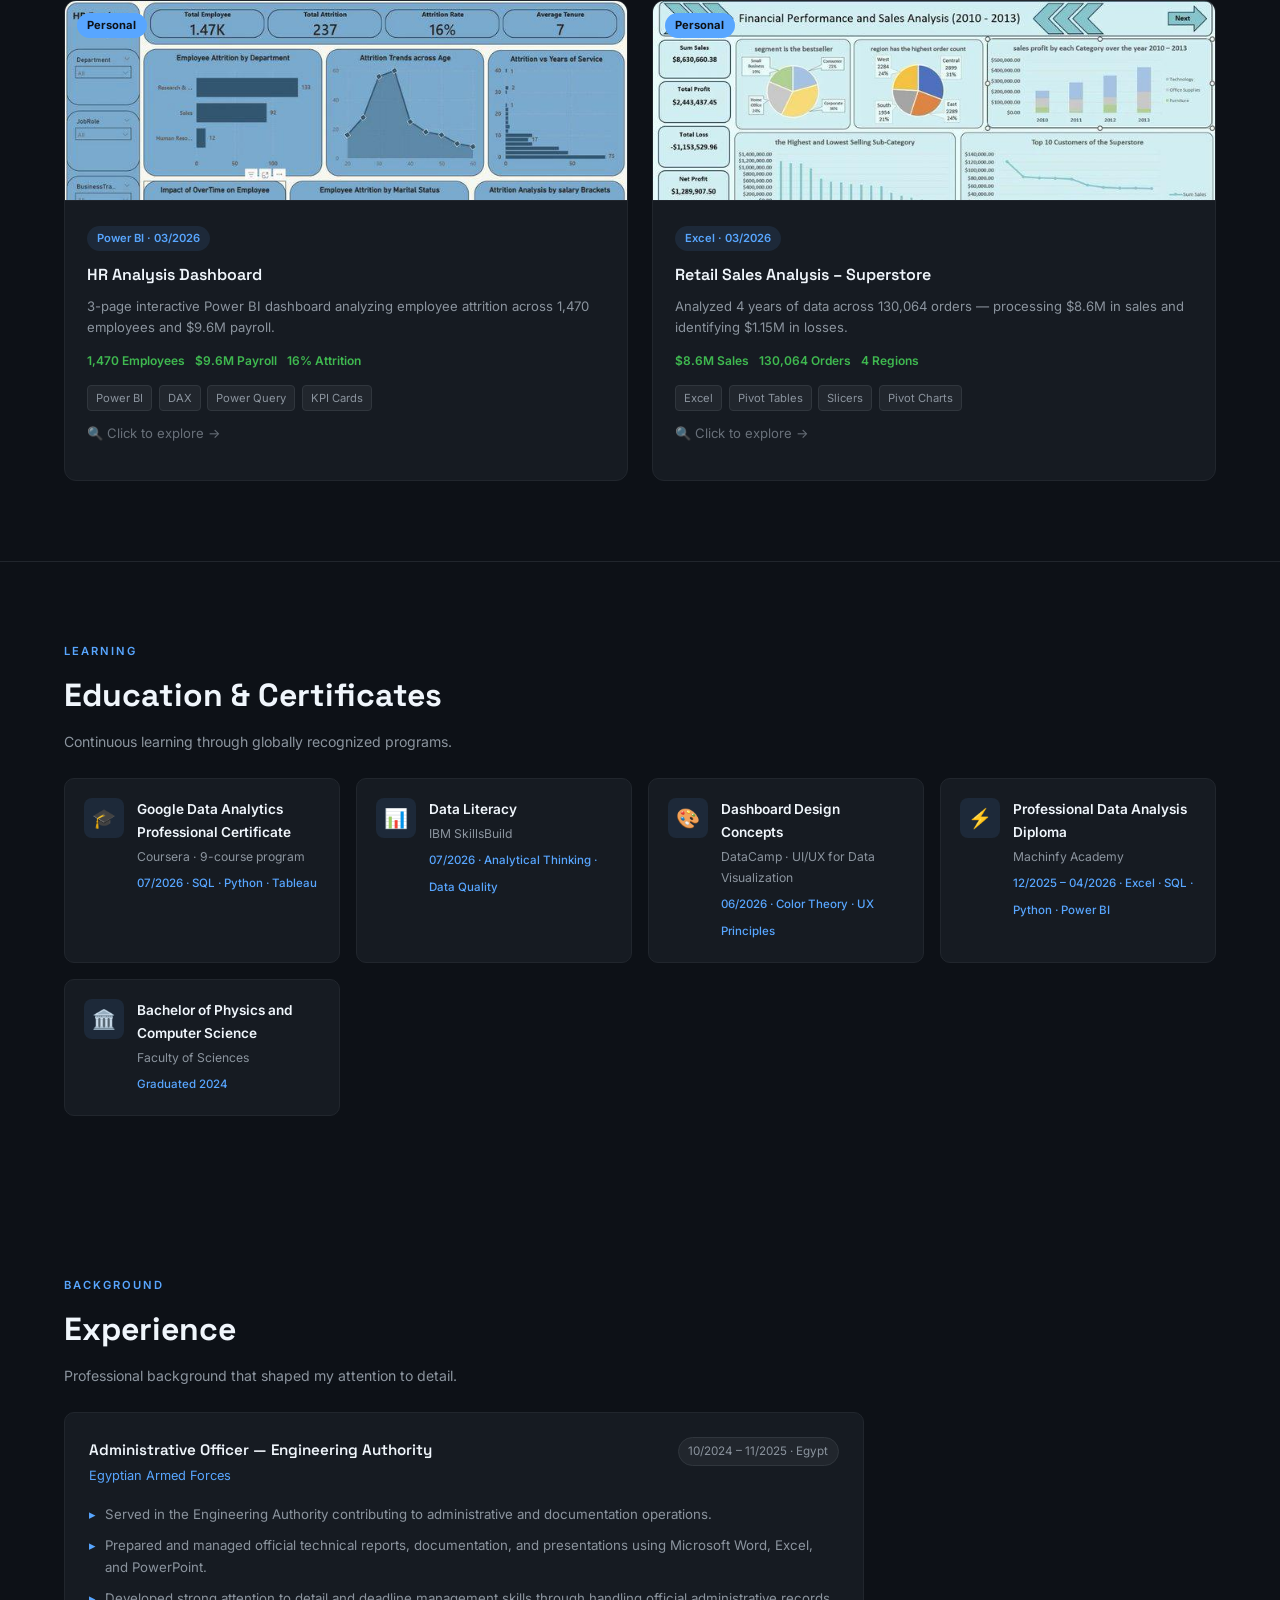
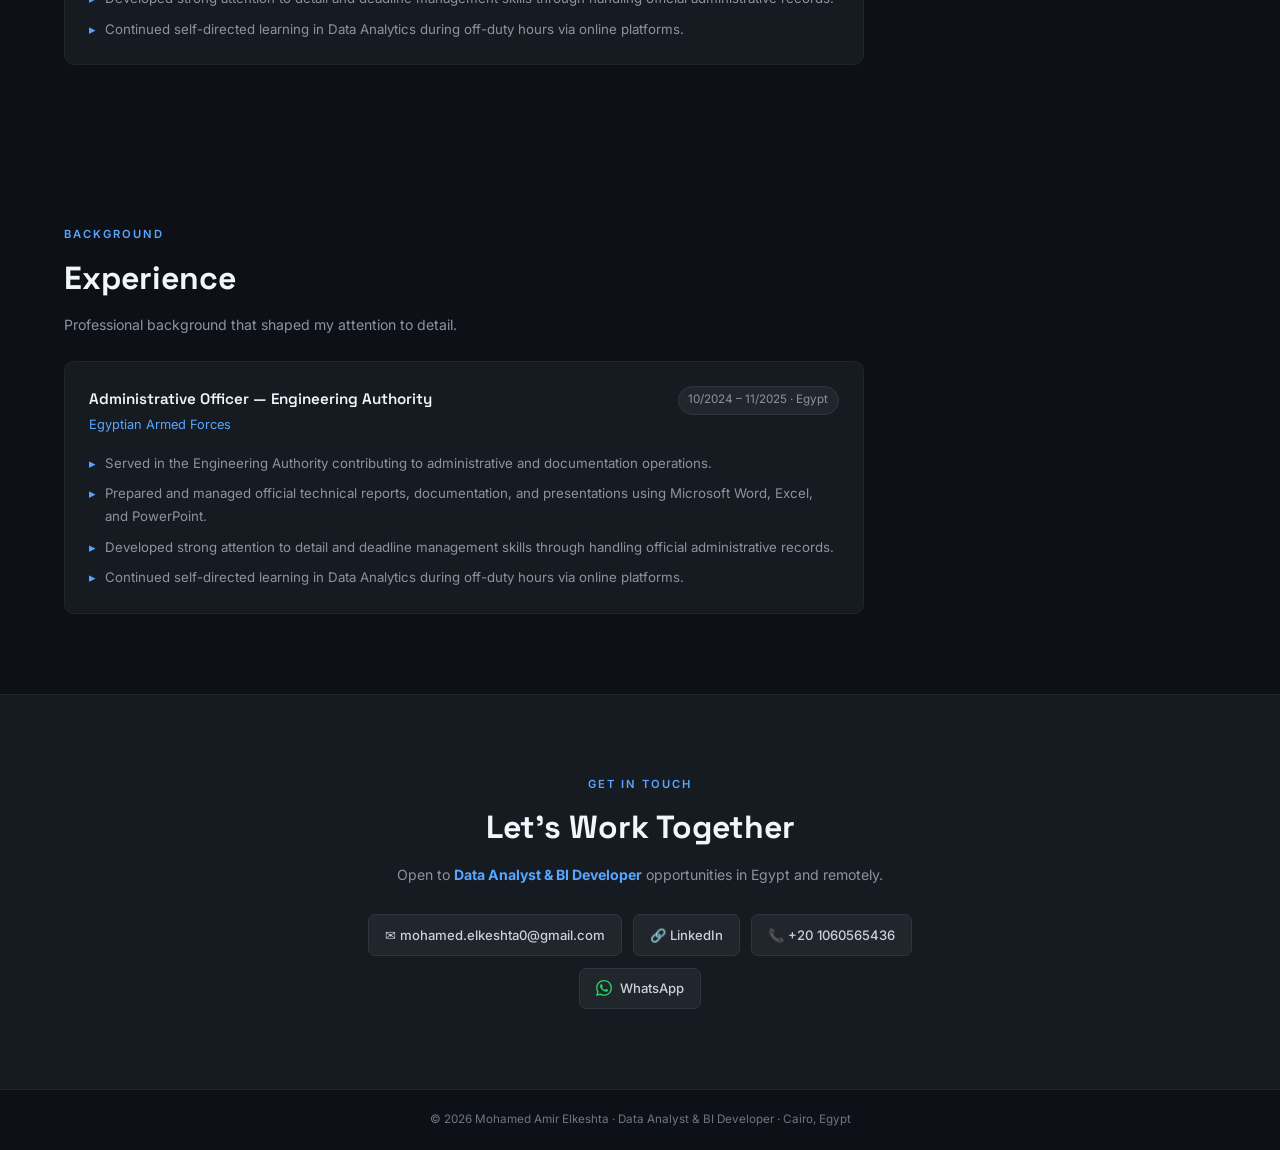
==== commit 4fc2ce54: "Add experience section to index.html Added experience section detailing professional background and " ====
--- a/index.html
+++ b/index.html
@@ -253,6 +253,27 @@
       </ul>
     </div>
   </div>
+</section>  
+<section id="experience">
+  <div class="sec-inner">
+    <div class="reveal">
+      <div class="sec-label">Background</div>
+      <h2 class="sec-title">Experience</h2>
+      <p class="sec-sub">Professional background that shaped my attention to detail.</p>
+    </div>
+    <div class="ecard reveal">
+      <div class="ehead">
+        <div><div class="etitle">Administrative Officer — Engineering Authority</div><div class="eorg">Egyptian Armed Forces</div></div>
+        <span class="edate">10/2024 – 11/2025 · Egypt</span>
+      </div>
+      <ul>
+        <li>Served in the Engineering Authority contributing to administrative and documentation operations.</li>
+        <li>Prepared and managed official technical reports, documentation, and presentations using Microsoft Word, Excel, and PowerPoint.</li>
+        <li>Developed strong attention to detail and deadline management skills through handling official administrative records.</li>
+        <li>Continued self-directed learning in Data Analytics during off-duty hours via online platforms.</li>
+      </ul>
+    </div>
+  </div>
 </section>
 
 <!-- CONTACT -->
--- a/style.css
+++ b/style.css
@@ -118,8 +118,8 @@
 .mbtn-disabled{background:transparent;color:#6e7681;padding:.65rem 1.4rem;border-radius:8px;font-weight:600;font-size:.85rem;border:1px solid #30363d;cursor:not-allowed;opacity:.6}
 
 .certs-grid{display:grid;grid-template-columns:repeat(auto-fit,minmax(240px,1fr));gap:1rem}
-.ccard{background:#161b22;border:1px solid #21262d;border-radius:10px;padding:1.2rem;display:flex;gap:.8rem;align-items:flex-start;transition:border .2s}
-.ccard:hover{border-color:#58a6ff}
+.ccard{background:#161b22;border:1px solid #21262d;border-radius:10px;padding:1.2rem;display:flex;gap:.8rem;align-items:flex-start;transition:all .2s;text-decoration:none;cursor:pointer}
+.ccard:hover{border-color:#58a6ff;transform:translateY(-3px);box-shadow:0 10px 25px rgba(88,166,255,.08)}
 .cicon{width:40px;height:40px;border-radius:8px;background:rgba(88,166,255,.1);display:flex;align-items:center;justify-content:center;flex-shrink:0;font-size:1.2rem}
 .cinfo h4{font-size:.85rem;font-weight:600;color:#f0f6fc;margin-bottom:.18rem}
 .cinfo p{font-size:.76rem;color:#8b949e}
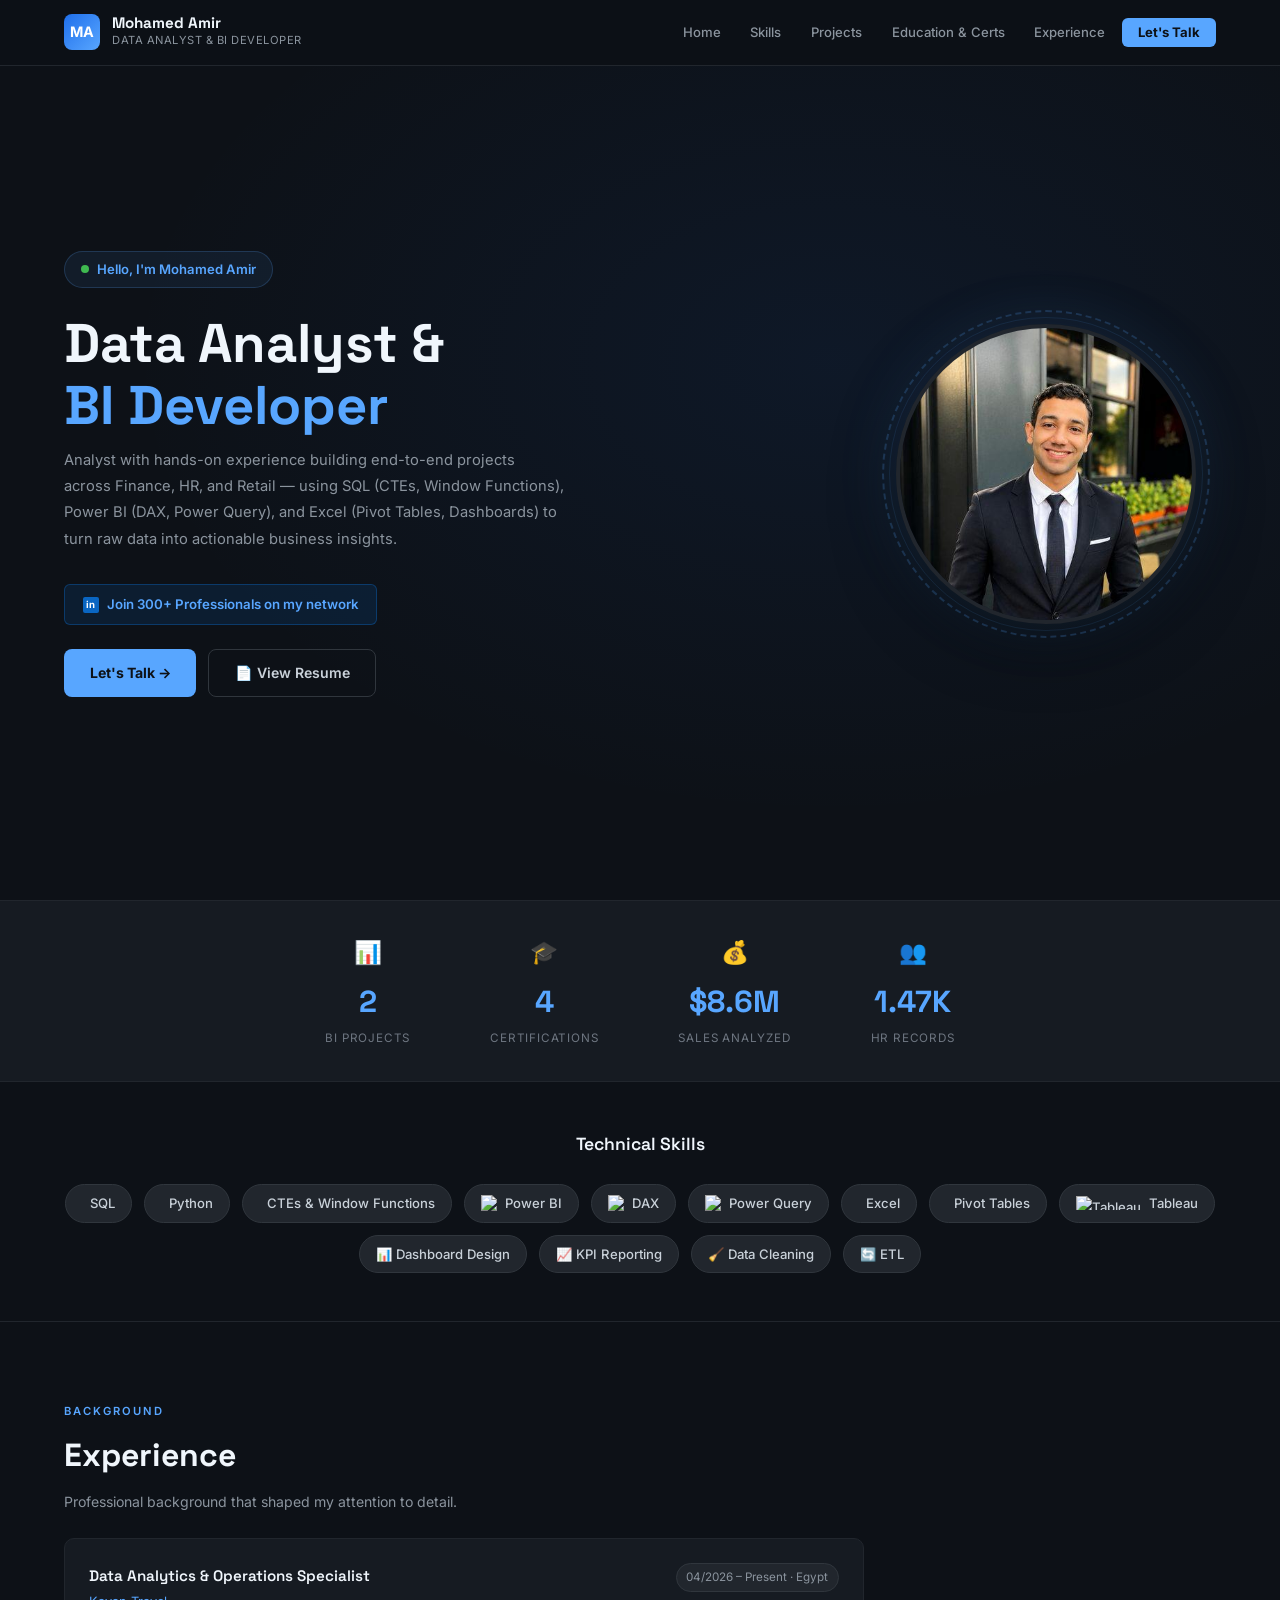
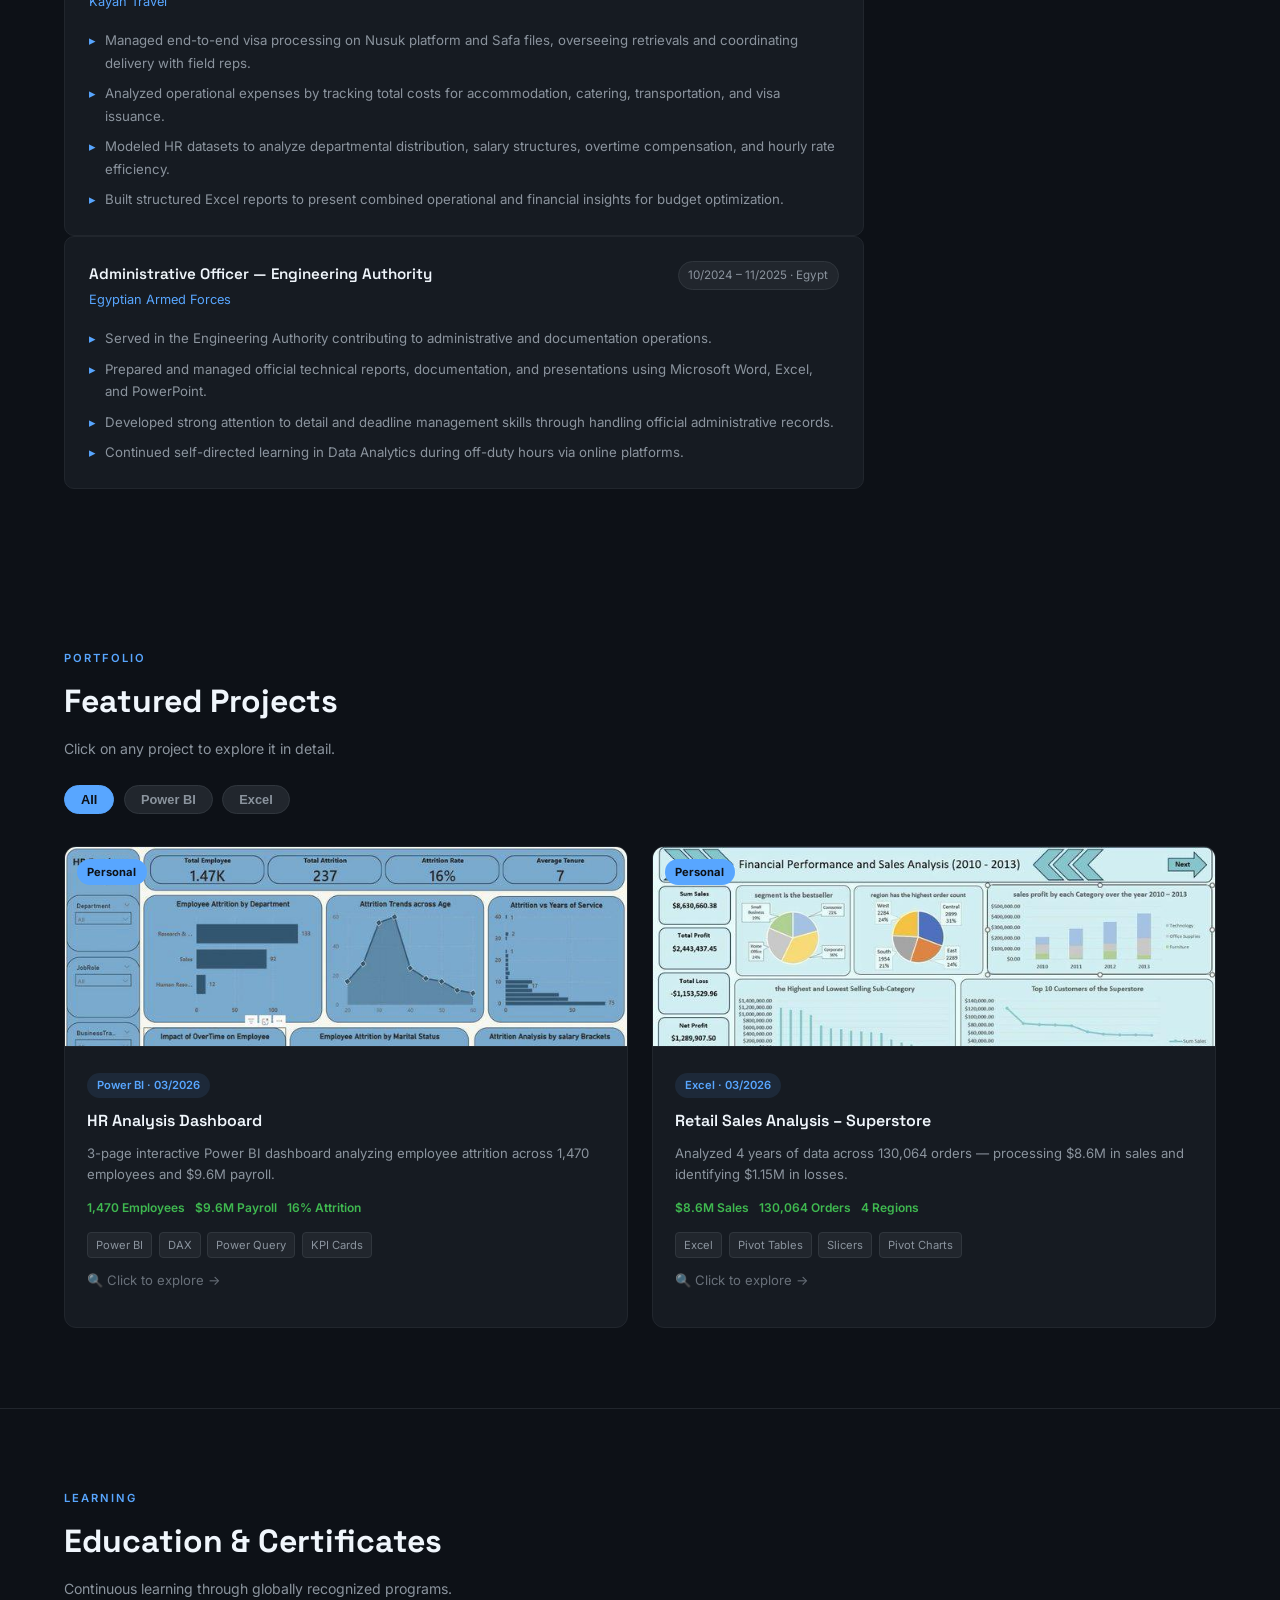
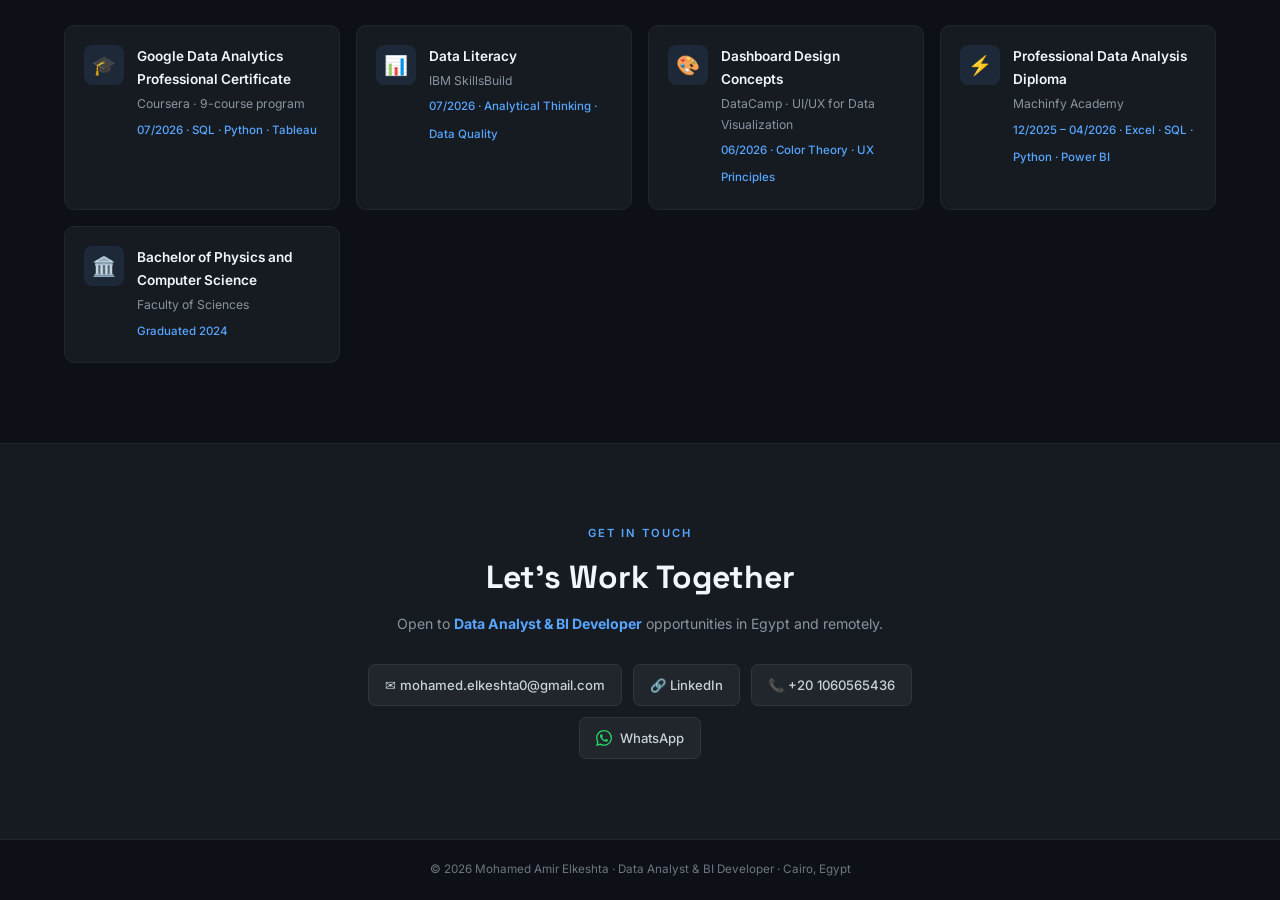
==== commit 33cab304: "Add experience section with job details Added new experience section with details about current and " ====
--- a/index.html
+++ b/index.html
@@ -90,6 +90,52 @@
   </div>
 </div>
 
+  <!-- EXP -->
+<section id="experience">
+  <div class="sec-inner">
+    <div class="reveal">
+      <div class="sec-label">Background</div>
+      <h2 class="sec-title">Experience</h2>
+      <p class="sec-sub">Professional background that shaped my attention to detail.</p>
+    </div>
+
+    <!-- الخبرة الجديدة: Kayan Travel -->
+    <div class="ecard reveal">
+      <div class="ehead">
+        <div>
+          <div class="etitle">Data Analytics & Operations Specialist</div>
+          <div class="eorg">Kayan Travel</div>
+        </div>
+        <span class="edate">04/2026 – Present · Egypt</span>
+      </div>
+      <ul>
+        <li>Managed end-to-end visa processing on Nusuk platform and Safa files, overseeing retrievals and coordinating delivery with field reps.</li>
+        <li>Analyzed operational expenses by tracking total costs for accommodation, catering, transportation, and visa issuance.</li>
+        <li>Modeled HR datasets to analyze departmental distribution, salary structures, overtime compensation, and hourly rate efficiency.</li>
+        <li>Built structured Excel reports to present combined operational and financial insights for budget optimization.</li>
+      </ul>
+    </div>
+
+    <!-- الخبرة السابقة: الجيش -->
+    <div class="ecard reveal">
+      <div class="ehead">
+        <div>
+          <div class="etitle">Administrative Officer — Engineering Authority</div>
+          <div class="eorg">Egyptian Armed Forces</div>
+        </div>
+        <span class="edate">10/2024 – 11/2025 · Egypt</span>
+      </div>
+      <ul>
+        <li>Served in the Engineering Authority contributing to administrative and documentation operations.</li>
+        <li>Prepared and managed official technical reports, documentation, and presentations using Microsoft Word, Excel, and PowerPoint.</li>
+        <li>Developed strong attention to detail and deadline management skills through handling official administrative records.</li>
+        <li>Continued self-directed learning in Data Analytics during off-duty hours via online platforms.</li>
+      </ul>
+    </div>
+
+  </div>
+</section>
+  
 <!-- PROJECTS -->
 <section id="projects">
   <div class="sec-inner">
@@ -228,50 +274,6 @@
       <a href="https://www.datacamp.com/statement-of-accomplishment/course/cfd3dbf825086eaab25abfdbb9589a41a4ac5c4c?raw=1" target="_blank" rel="noopener" class="ccard reveal"><div class="cicon">🎨</div><div class="cinfo"><h4>Dashboard Design Concepts</h4><p>DataCamp · UI/UX for Data Visualization</p><span>06/2026 · Color Theory · UX Principles</span></div></a>
       <a href="https://system.machinfy.com/en/certificate/MFA-b8f-bd" target="_blank" rel="noopener" class="ccard reveal"><div class="cicon">⚡</div><div class="cinfo"><h4>Professional Data Analysis Diploma</h4><p>Machinfy Academy</p><span>12/2025 – 04/2026 · Excel · SQL · Python · Power BI</span></div></a>
       <div class="ccard reveal"><div class="cicon">🏛️</div><div class="cinfo"><h4>Bachelor of Physics and Computer Science</h4><p>Faculty of Sciences</p><span>Graduated 2024</span></div></div>
-    </div>
-  </div>
-</section>
-
-<!-- EXP -->
-<section id="experience">
-  <div class="sec-inner">
-    <div class="reveal">
-      <div class="sec-label">Background</div>
-      <h2 class="sec-title">Experience</h2>
-      <p class="sec-sub">Professional background that shaped my attention to detail.</p>
-    </div>
-    <div class="ecard reveal">
-      <div class="ehead">
-        <div><div class="etitle">Administrative Officer — Engineering Authority</div><div class="eorg">Egyptian Armed Forces</div></div>
-        <span class="edate">10/2024 – 11/2025 · Egypt</span>
-      </div>
-      <ul>
-        <li>Served in the Engineering Authority contributing to administrative and documentation operations.</li>
-        <li>Prepared and managed official technical reports, documentation, and presentations using Microsoft Word, Excel, and PowerPoint.</li>
-        <li>Developed strong attention to detail and deadline management skills through handling official administrative records.</li>
-        <li>Continued self-directed learning in Data Analytics during off-duty hours via online platforms.</li>
-      </ul>
-    </div>
-  </div>
-</section>  
-<section id="experience">
-  <div class="sec-inner">
-    <div class="reveal">
-      <div class="sec-label">Background</div>
-      <h2 class="sec-title">Experience</h2>
-      <p class="sec-sub">Professional background that shaped my attention to detail.</p>
-    </div>
-    <div class="ecard reveal">
-      <div class="ehead">
-        <div><div class="etitle">Administrative Officer — Engineering Authority</div><div class="eorg">Egyptian Armed Forces</div></div>
-        <span class="edate">10/2024 – 11/2025 · Egypt</span>
-      </div>
-      <ul>
-        <li>Served in the Engineering Authority contributing to administrative and documentation operations.</li>
-        <li>Prepared and managed official technical reports, documentation, and presentations using Microsoft Word, Excel, and PowerPoint.</li>
-        <li>Developed strong attention to detail and deadline management skills through handling official administrative records.</li>
-        <li>Continued self-directed learning in Data Analytics during off-duty hours via online platforms.</li>
-      </ul>
     </div>
   </div>
 </section>
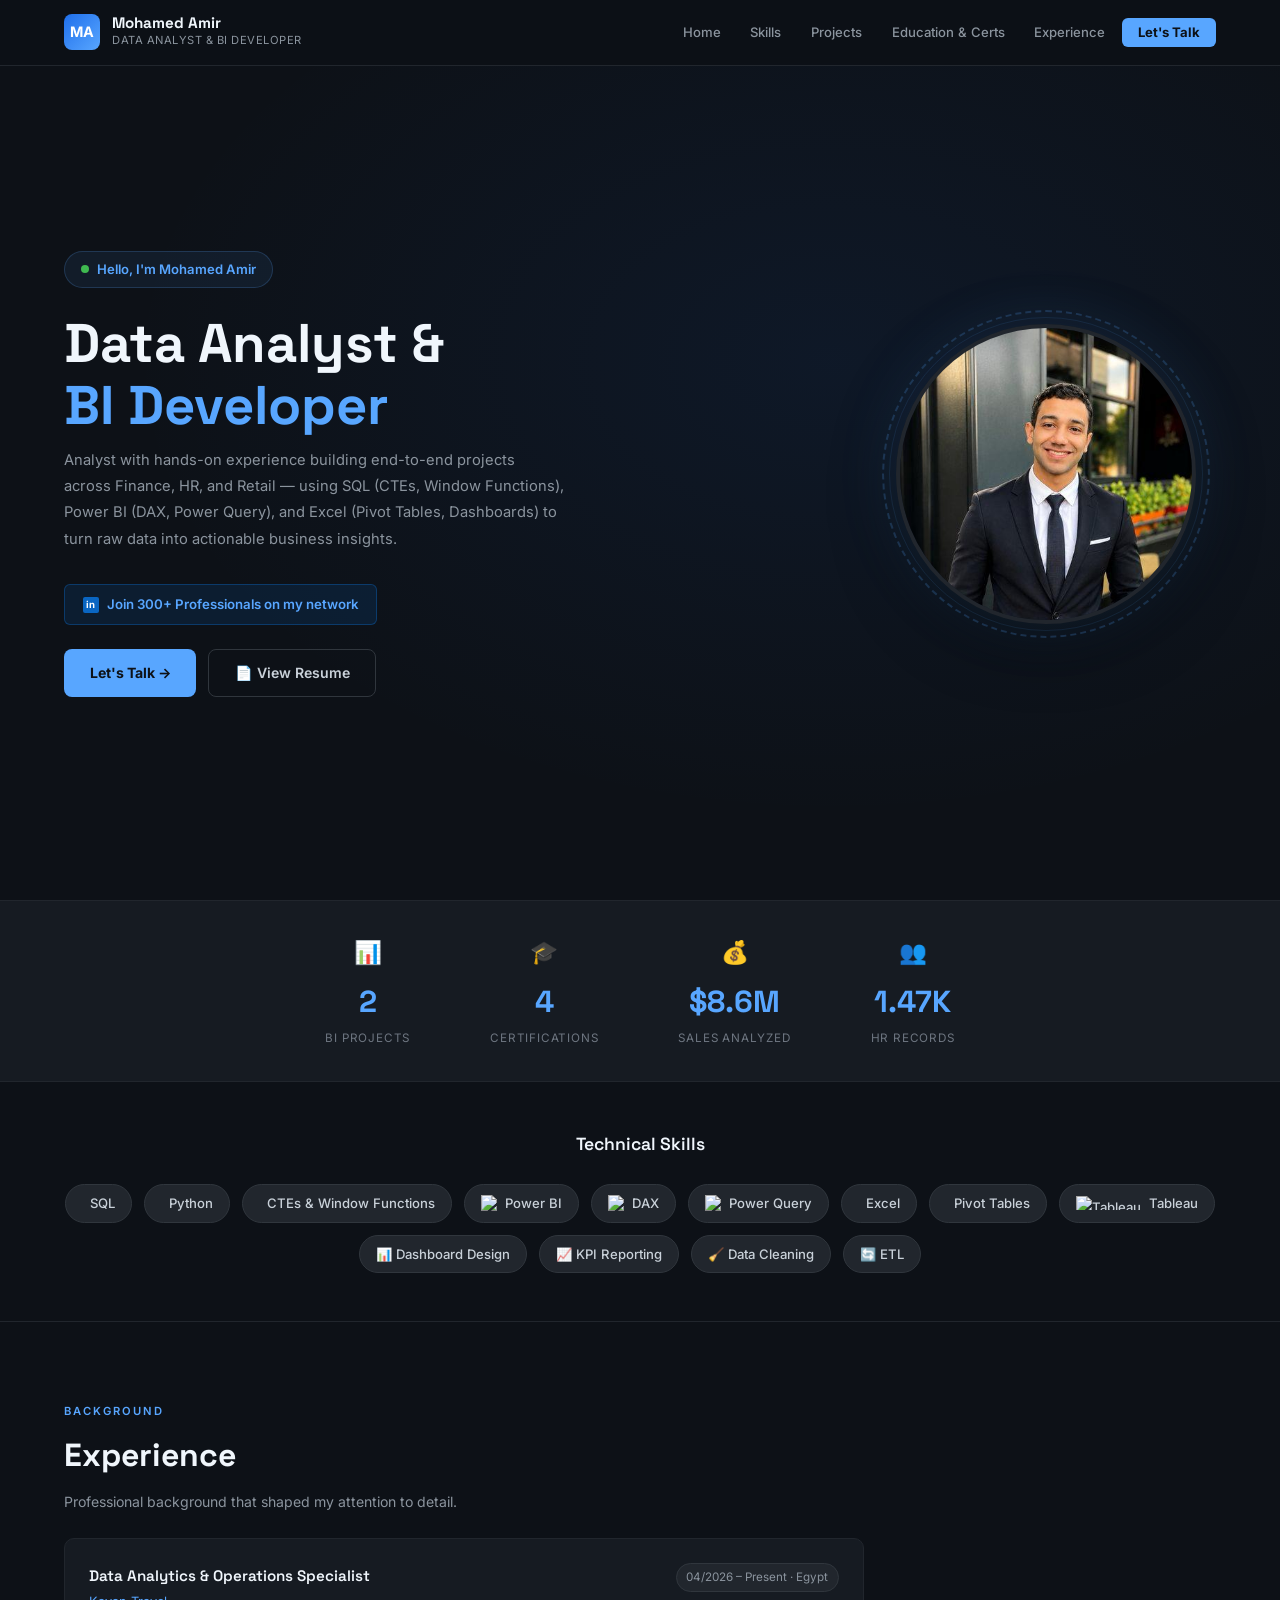
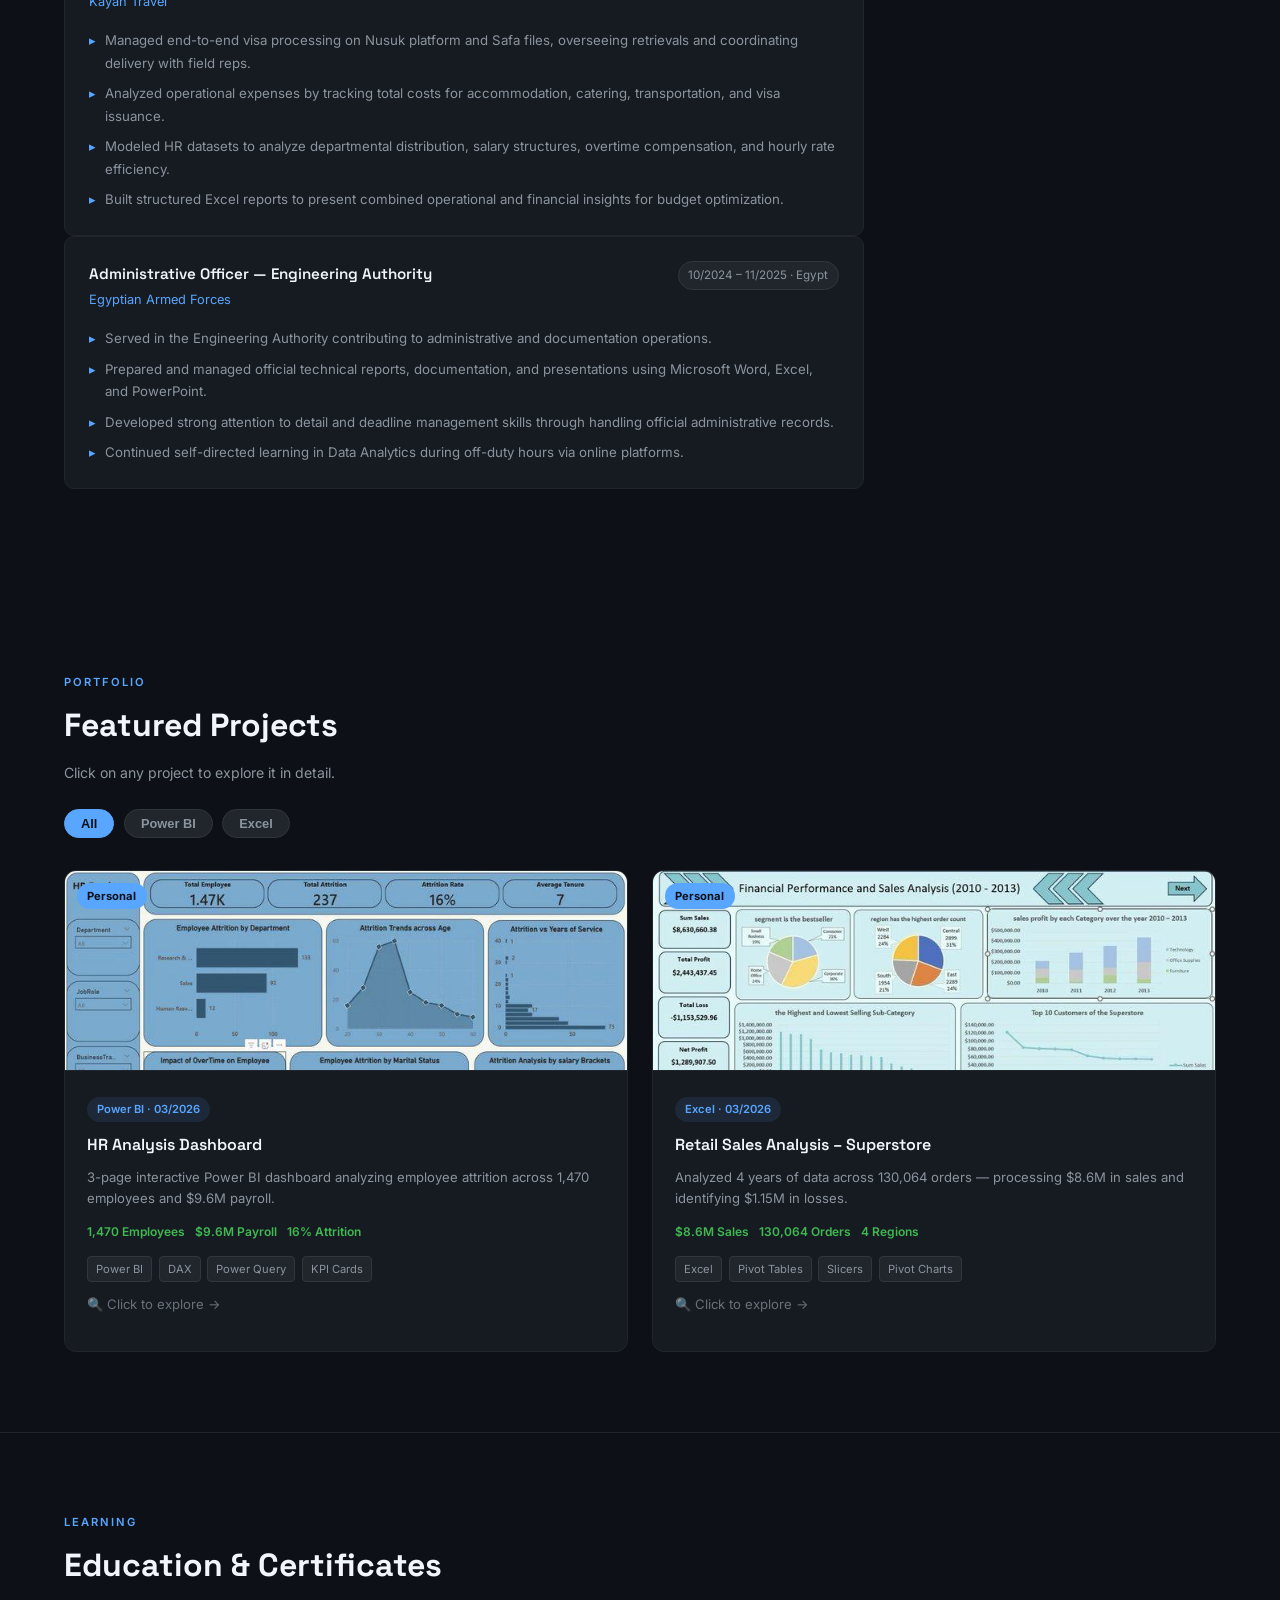
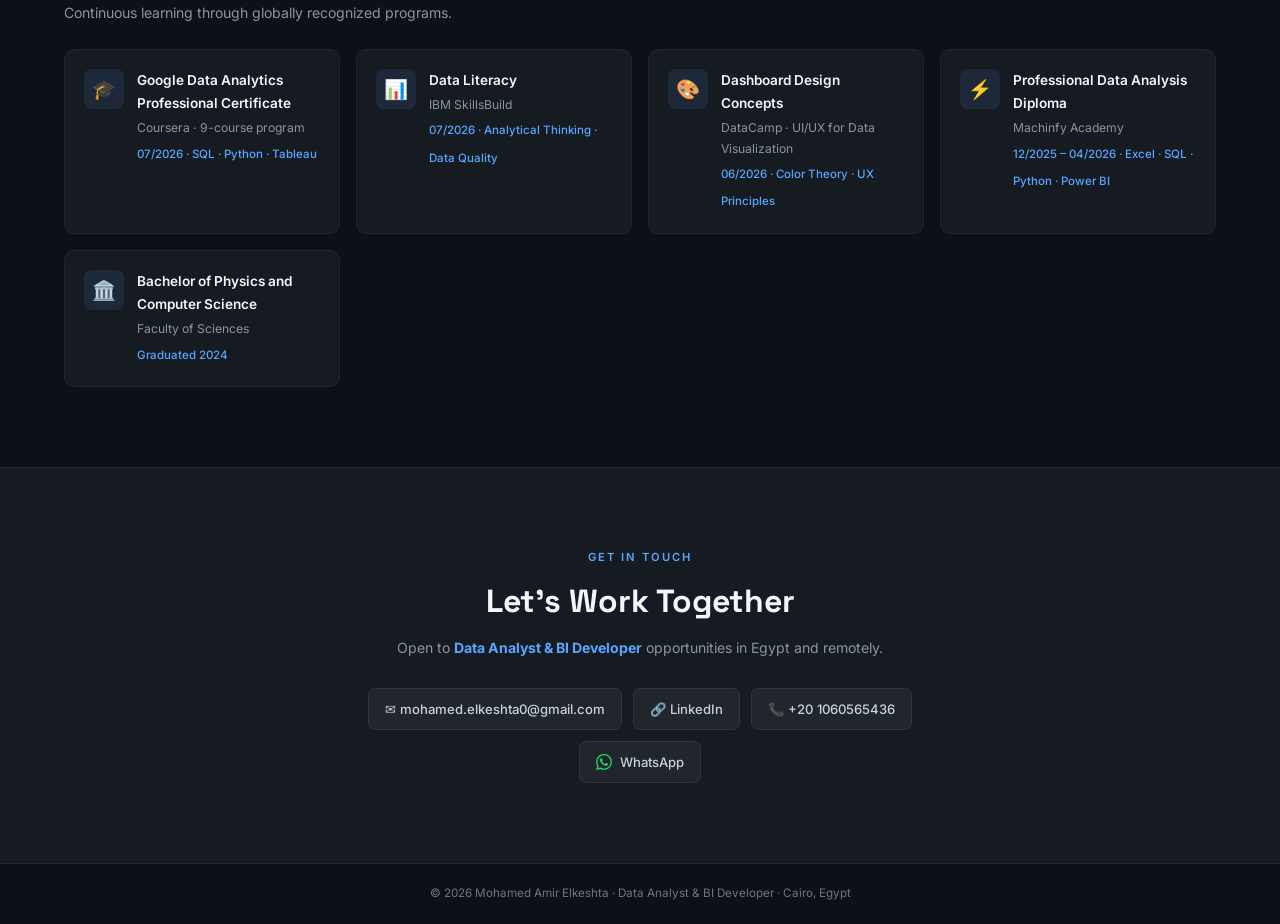
==== commit 42647ab1: "Add margin-bottom style to experience section Added margin-bottom style to experience section." ====
--- a/index.html
+++ b/index.html
@@ -91,7 +91,7 @@
 </div>
 
   <!-- EXP -->
-<section id="experience">
+<section id="experience"  style="margin-bottom: 24px;">
   <div class="sec-inner">
     <div class="reveal">
       <div class="sec-label">Background</div>
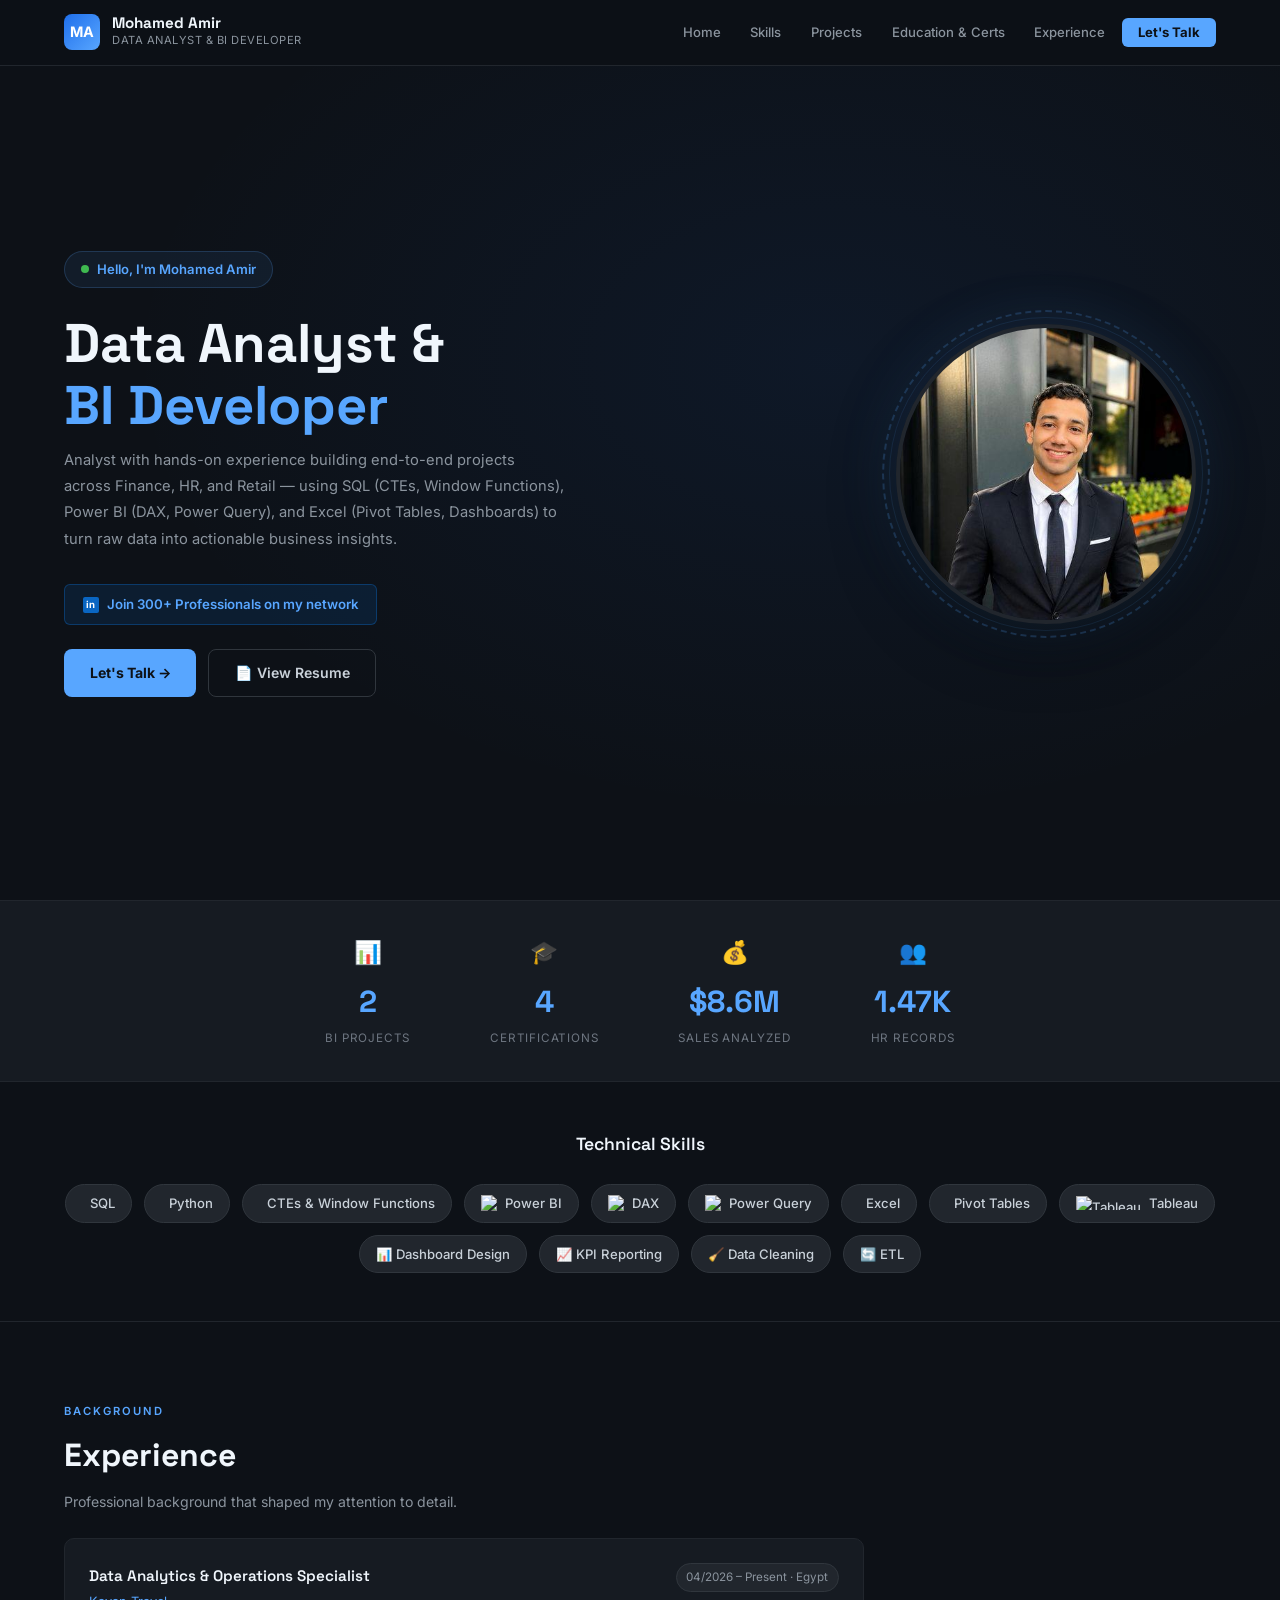
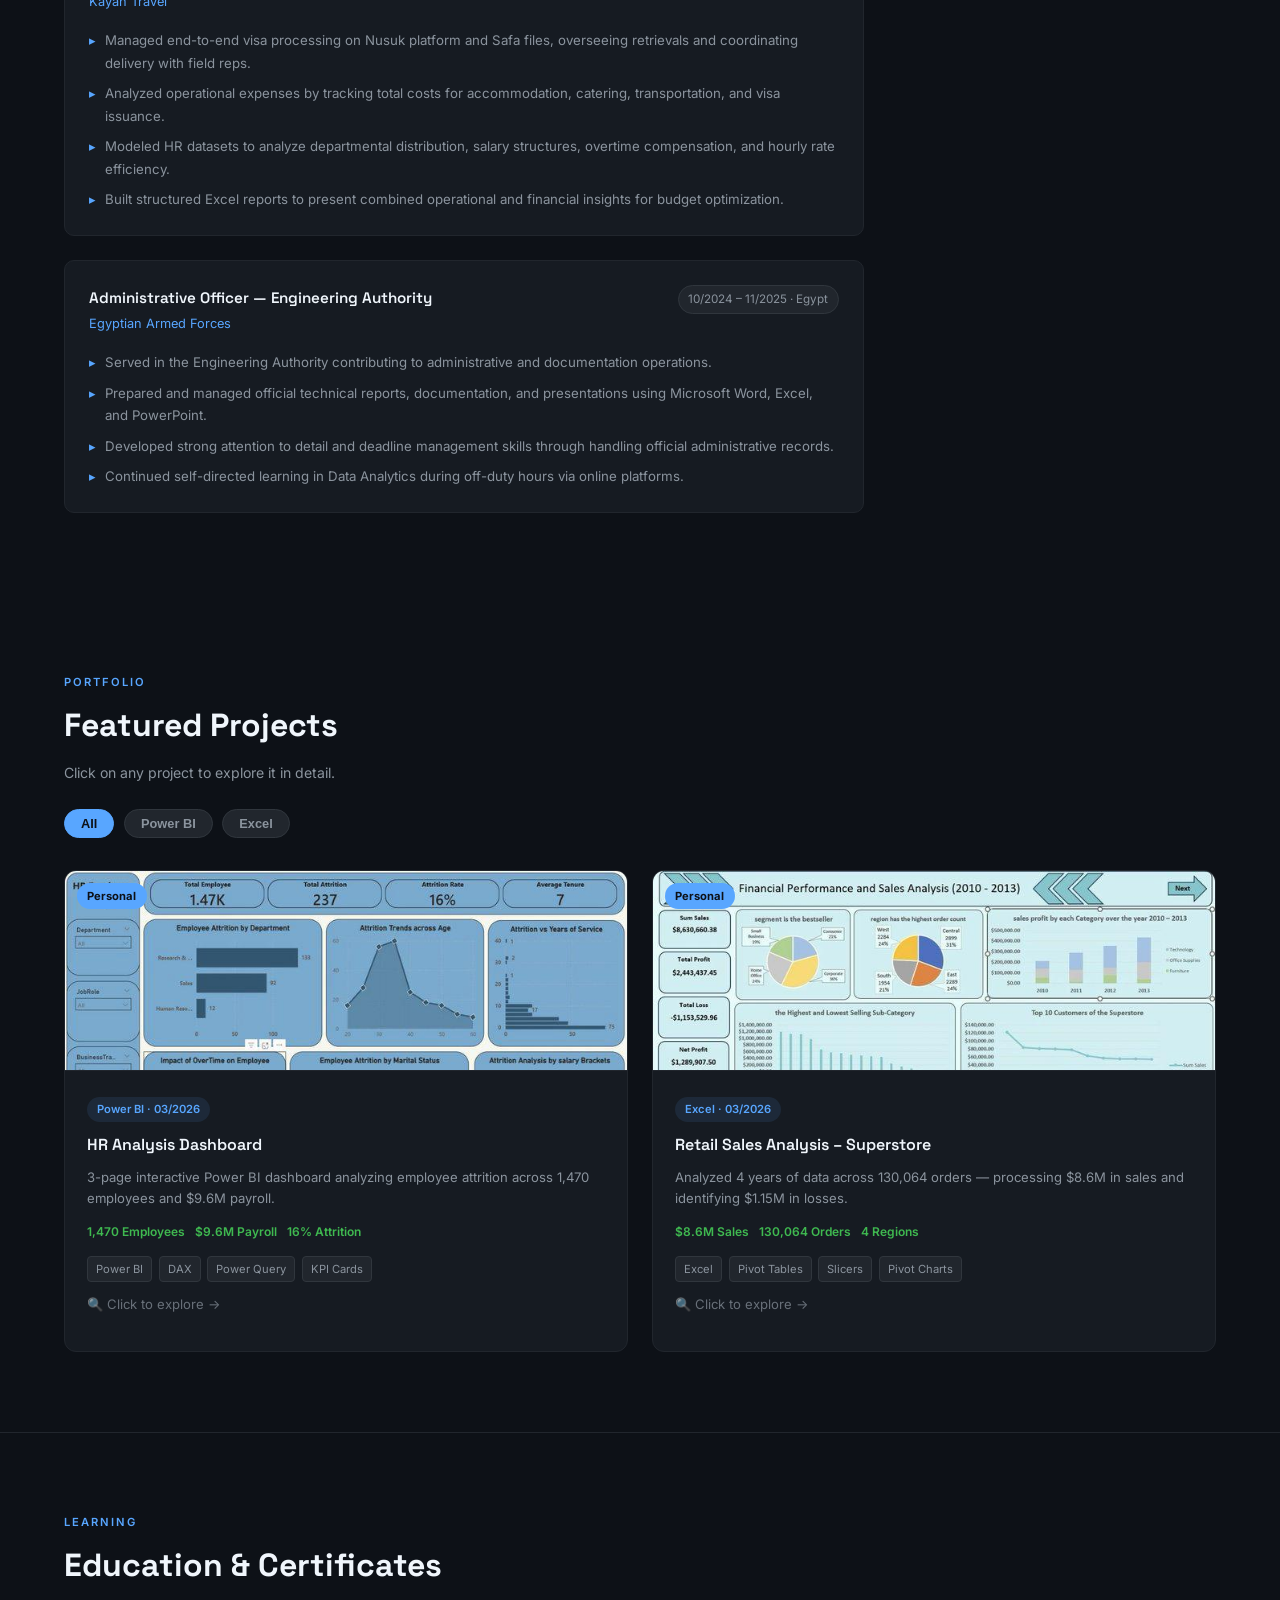
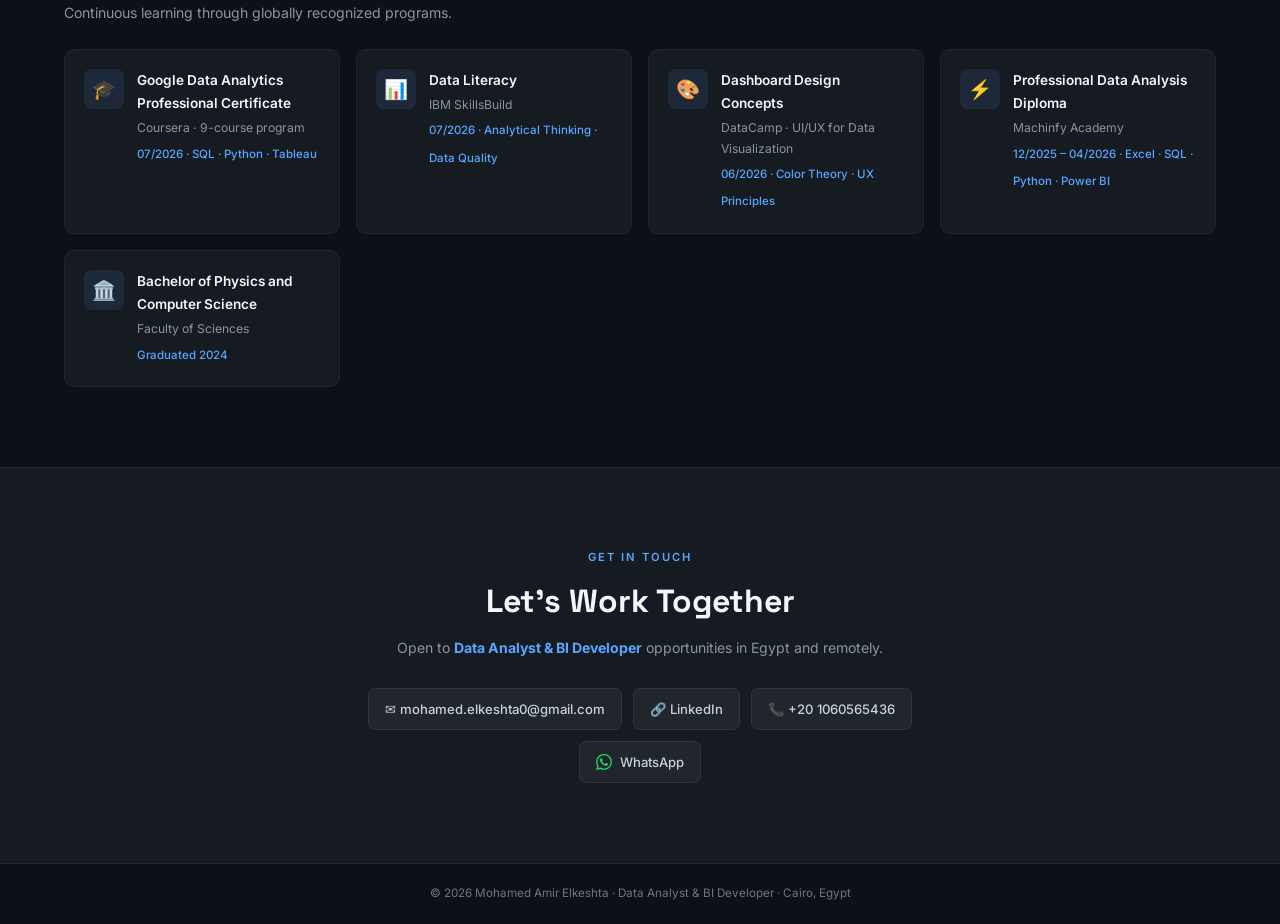
==== commit 14ea5d8a: "Add margin styling to experience section Updated experience section to include margin styling." ====
--- a/index.html
+++ b/index.html
@@ -91,7 +91,7 @@
 </div>
 
   <!-- EXP -->
-<section id="experience"  style="margin-bottom: 24px;">
+<section id="experience" >
   <div class="sec-inner">
     <div class="reveal">
       <div class="sec-label">Background</div>
@@ -100,7 +100,7 @@
     </div>
 
     <!-- الخبرة الجديدة: Kayan Travel -->
-    <div class="ecard reveal">
+    <div class="ecard reveal"  style="margin-bottom: 24px;">
       <div class="ehead">
         <div>
           <div class="etitle">Data Analytics & Operations Specialist</div>
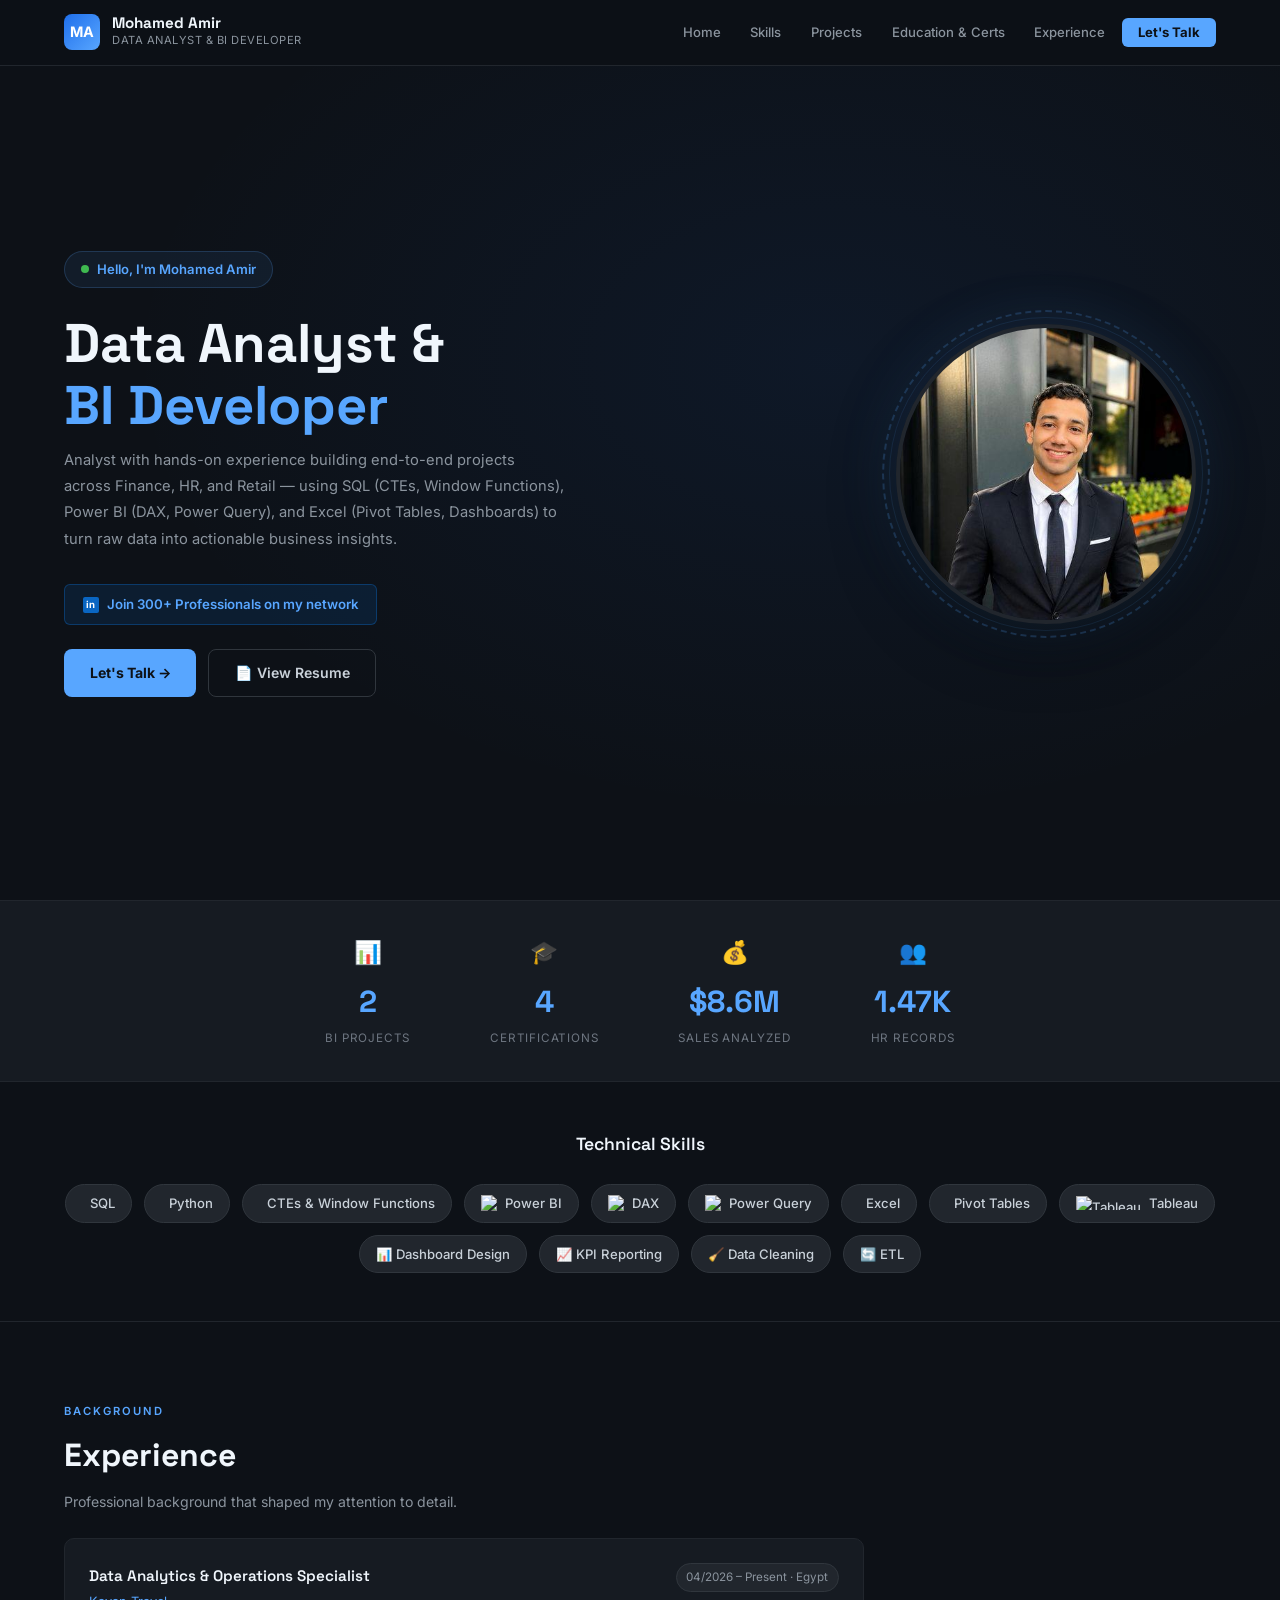
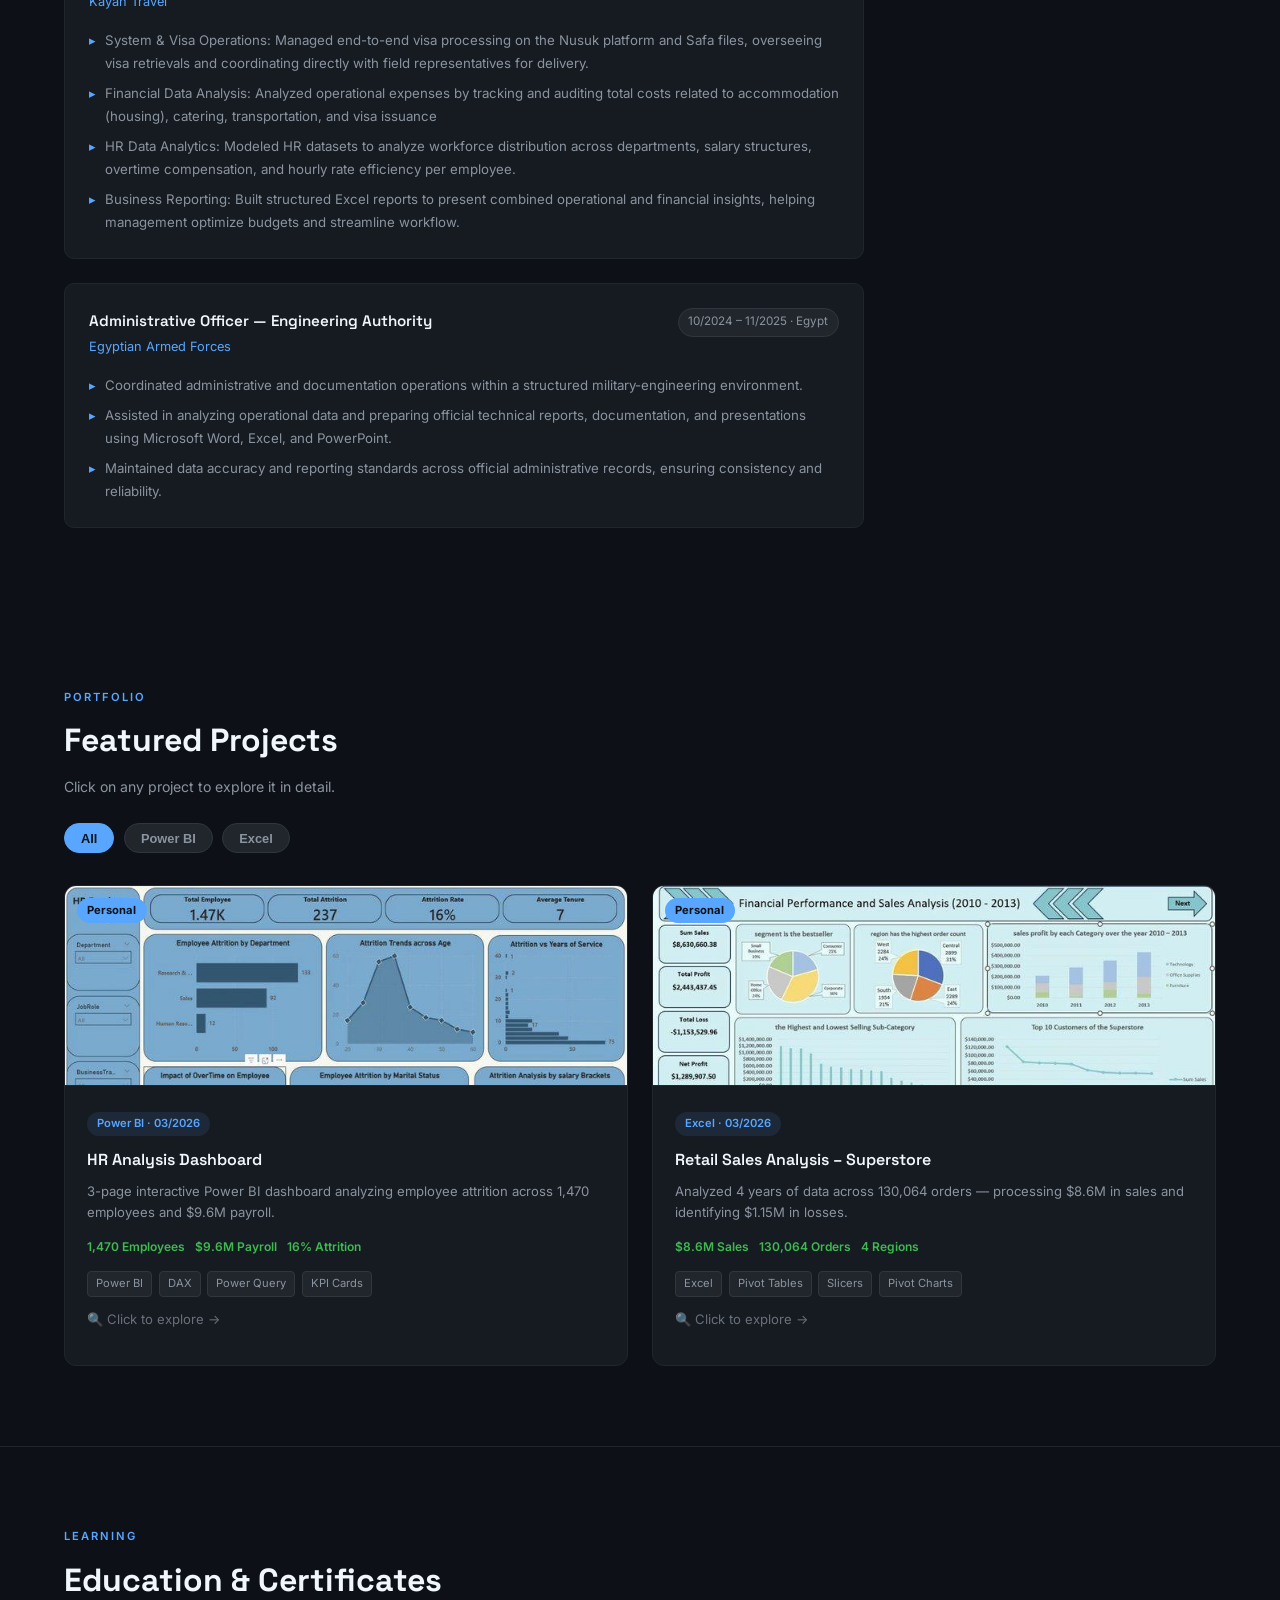
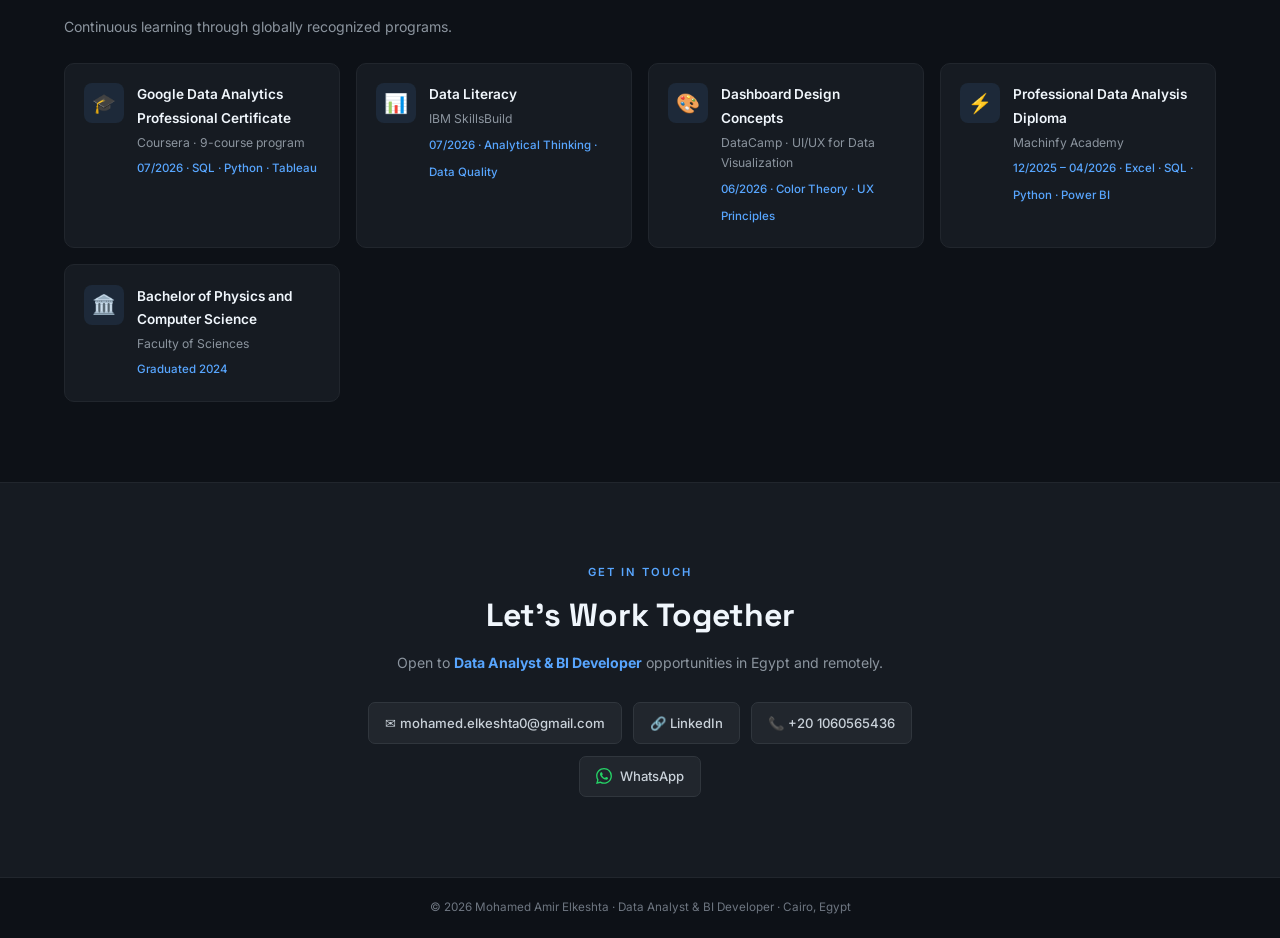
==== commit 2a0af8ef: "Revise experience descriptions for clarity and detail" ====
--- a/index.html
+++ b/index.html
@@ -109,10 +109,10 @@
         <span class="edate">04/2026 – Present · Egypt</span>
       </div>
       <ul>
-        <li>Managed end-to-end visa processing on Nusuk platform and Safa files, overseeing retrievals and coordinating delivery with field reps.</li>
-        <li>Analyzed operational expenses by tracking total costs for accommodation, catering, transportation, and visa issuance.</li>
-        <li>Modeled HR datasets to analyze departmental distribution, salary structures, overtime compensation, and hourly rate efficiency.</li>
-        <li>Built structured Excel reports to present combined operational and financial insights for budget optimization.</li>
+        <li>System & Visa Operations: Managed end-to-end visa processing on the Nusuk platform and Safa files, overseeing visa retrievals and coordinating directly with field representatives for delivery.</li>
+        <li>Financial Data Analysis: Analyzed operational expenses by tracking and auditing total costs related to accommodation (housing), catering, transportation, and visa issuance</li>
+        <li>HR Data Analytics: Modeled HR datasets to analyze workforce distribution across departments, salary structures, overtime compensation, and hourly rate efficiency per employee.</li>
+        <li>Business Reporting: Built structured Excel reports to present combined operational and financial insights, helping management optimize budgets and streamline workflow.</li>
       </ul>
     </div>
 
@@ -126,10 +126,9 @@
         <span class="edate">10/2024 – 11/2025 · Egypt</span>
       </div>
       <ul>
-        <li>Served in the Engineering Authority contributing to administrative and documentation operations.</li>
-        <li>Prepared and managed official technical reports, documentation, and presentations using Microsoft Word, Excel, and PowerPoint.</li>
-        <li>Developed strong attention to detail and deadline management skills through handling official administrative records.</li>
-        <li>Continued self-directed learning in Data Analytics during off-duty hours via online platforms.</li>
+        <li>Coordinated administrative and documentation operations within a structured military-engineering environment.</li>
+        <li>Assisted in analyzing operational data and preparing official technical reports, documentation, and presentations using Microsoft Word, Excel, and PowerPoint.</li>
+        <li> Maintained data accuracy and reporting standards across official administrative records, ensuring consistency and reliability.</li>
       </ul>
     </div>
 
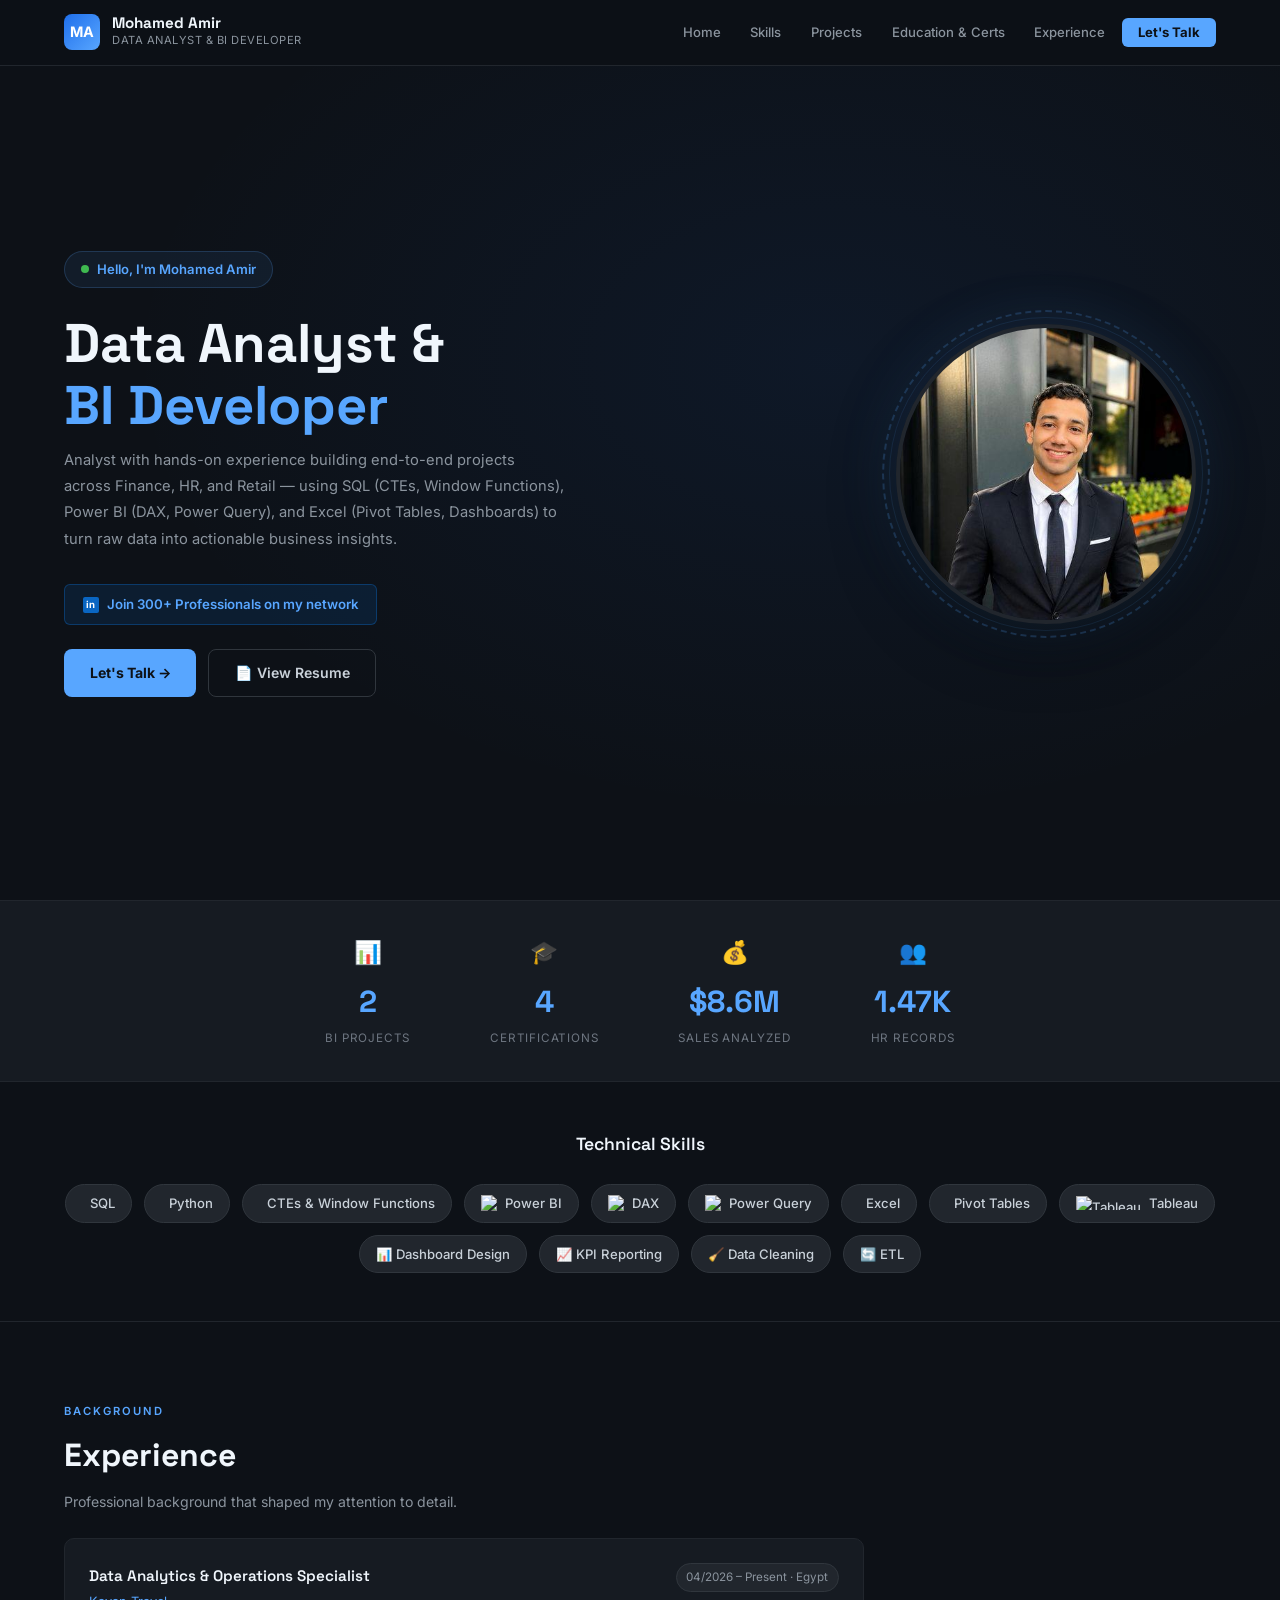
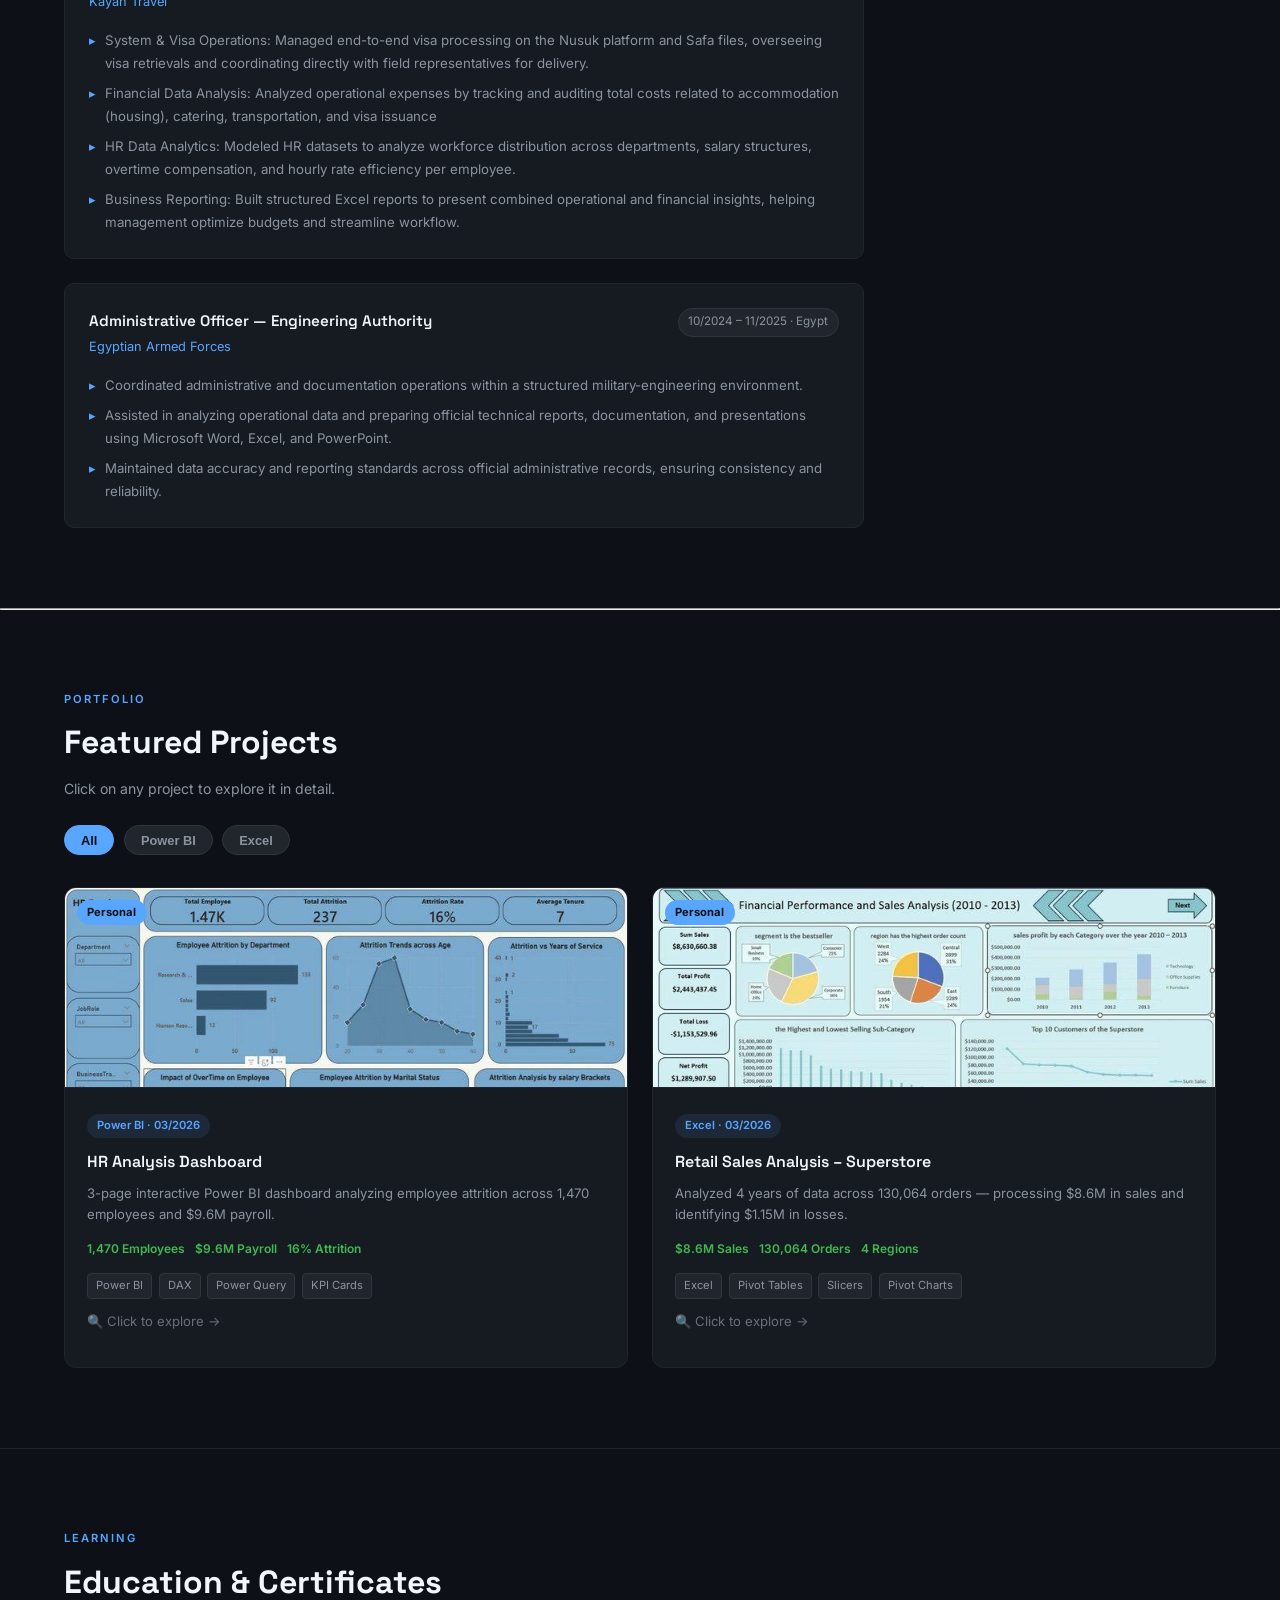
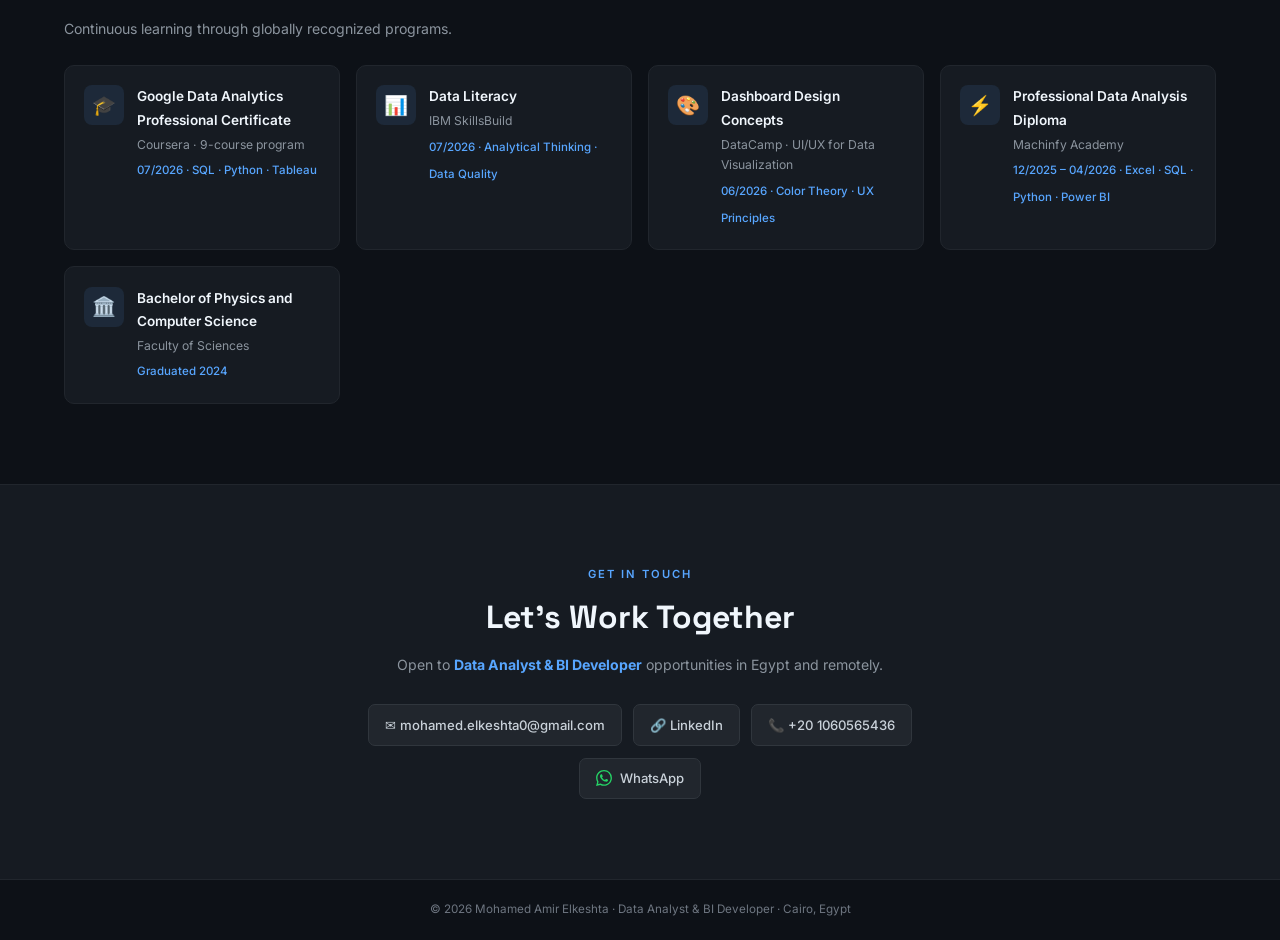
==== commit b6e6edf0: "Add horizontal rule before projects section" ====
--- a/index.html
+++ b/index.html
@@ -135,6 +135,8 @@
   </div>
 </section>
   
+<hr class="sec-divider"/>
+  
 <!-- PROJECTS -->
 <section id="projects">
   <div class="sec-inner">
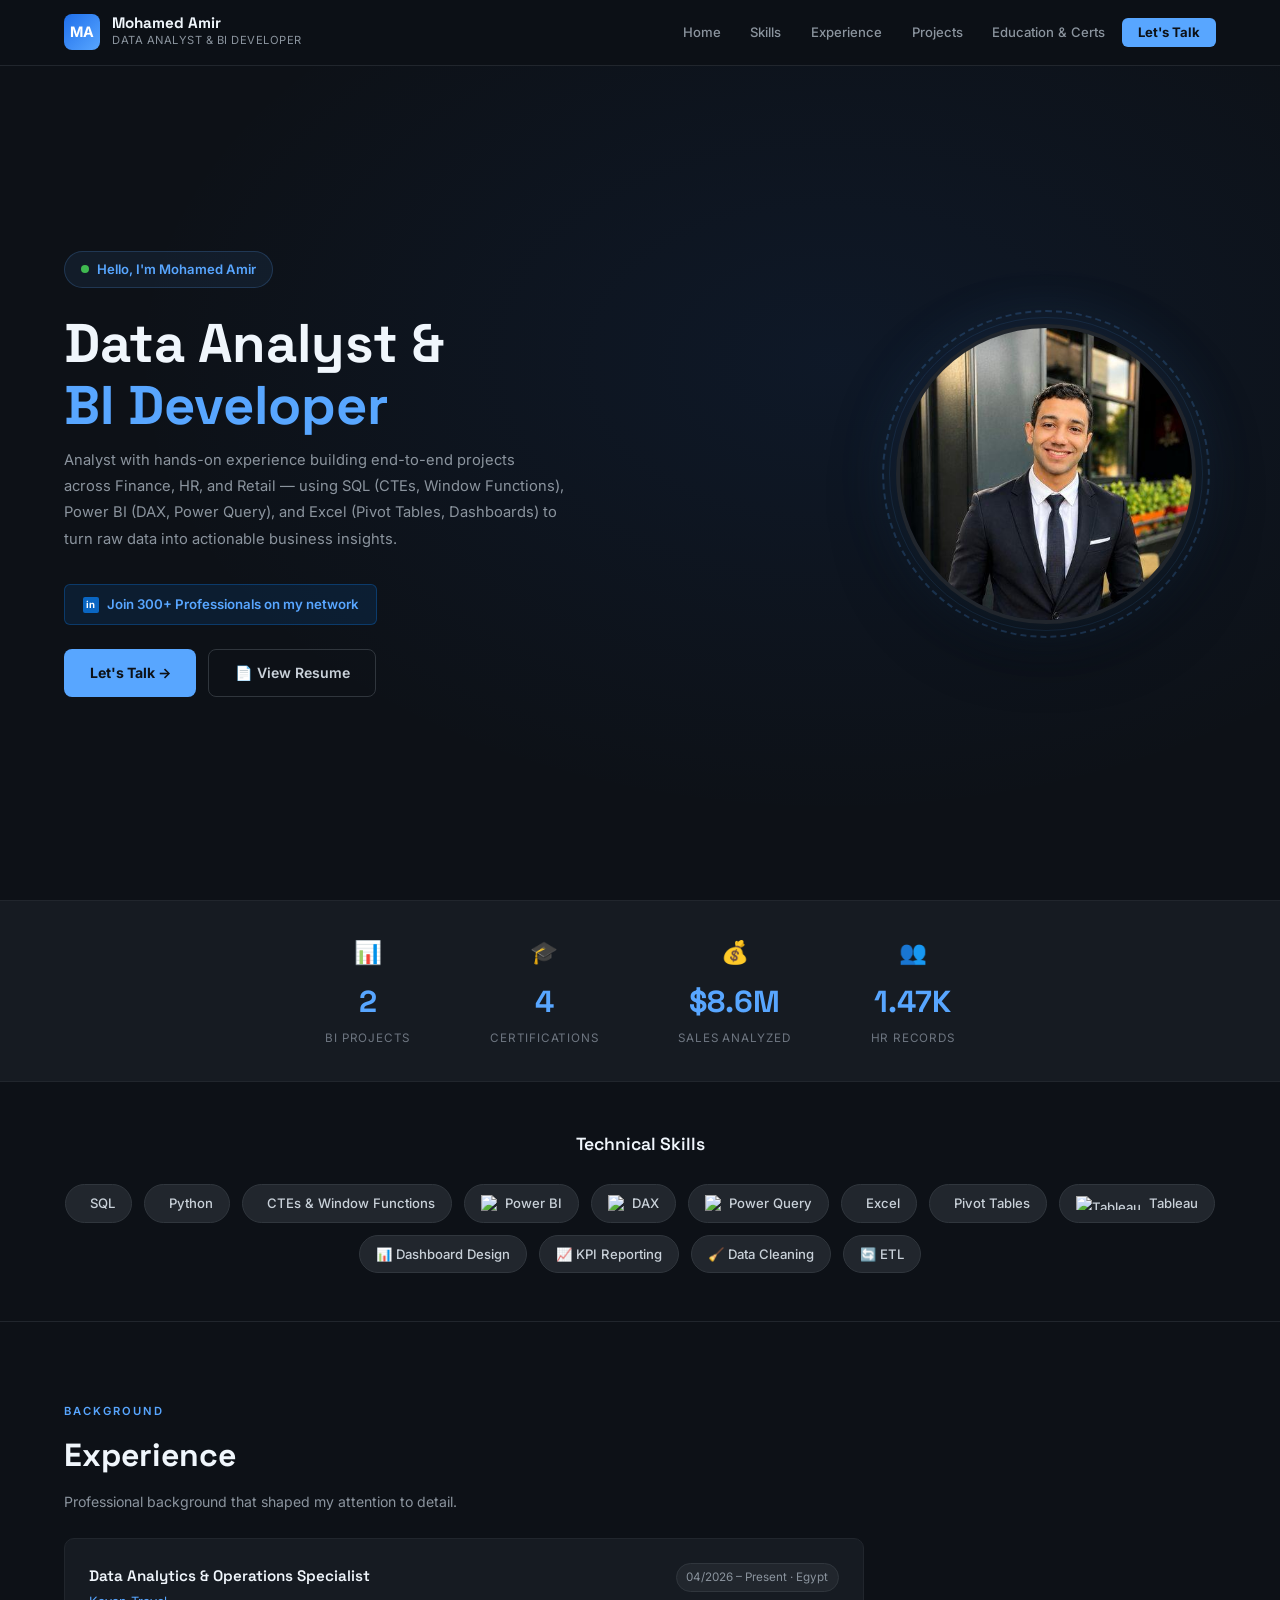
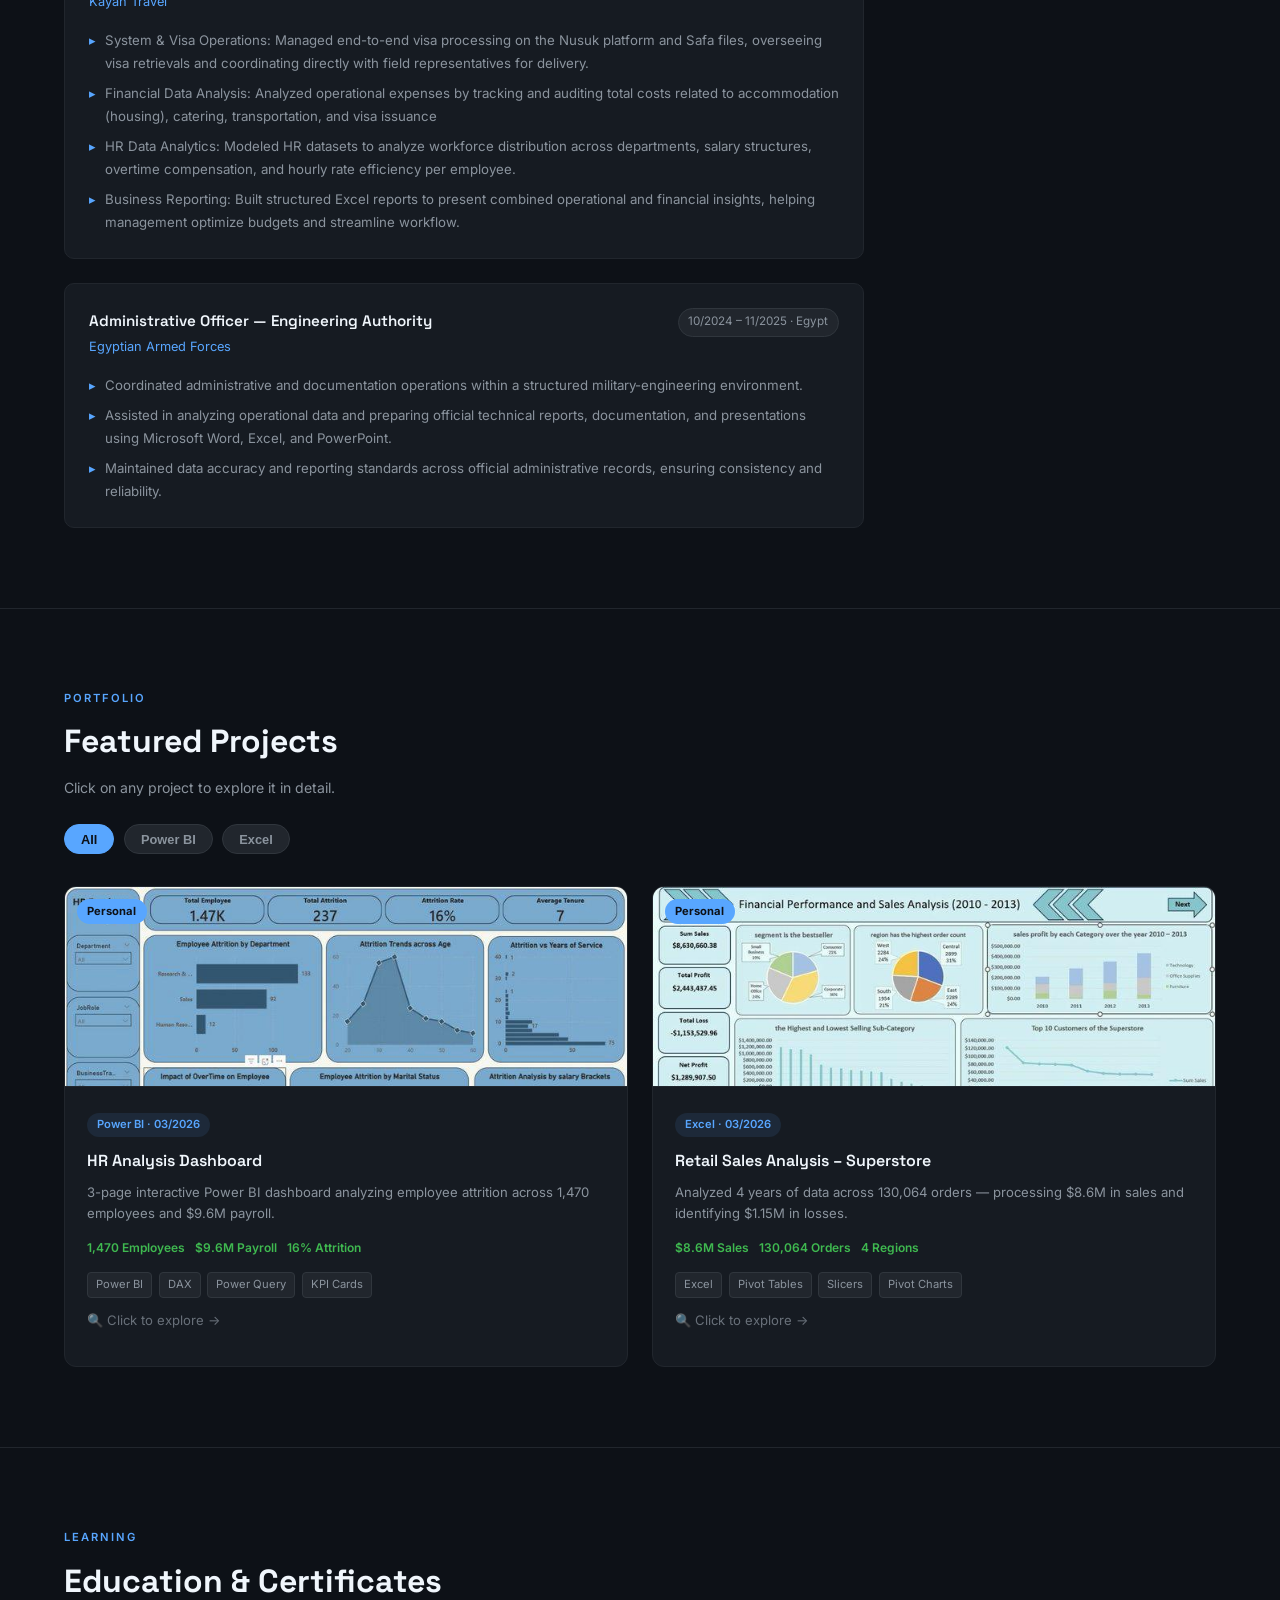
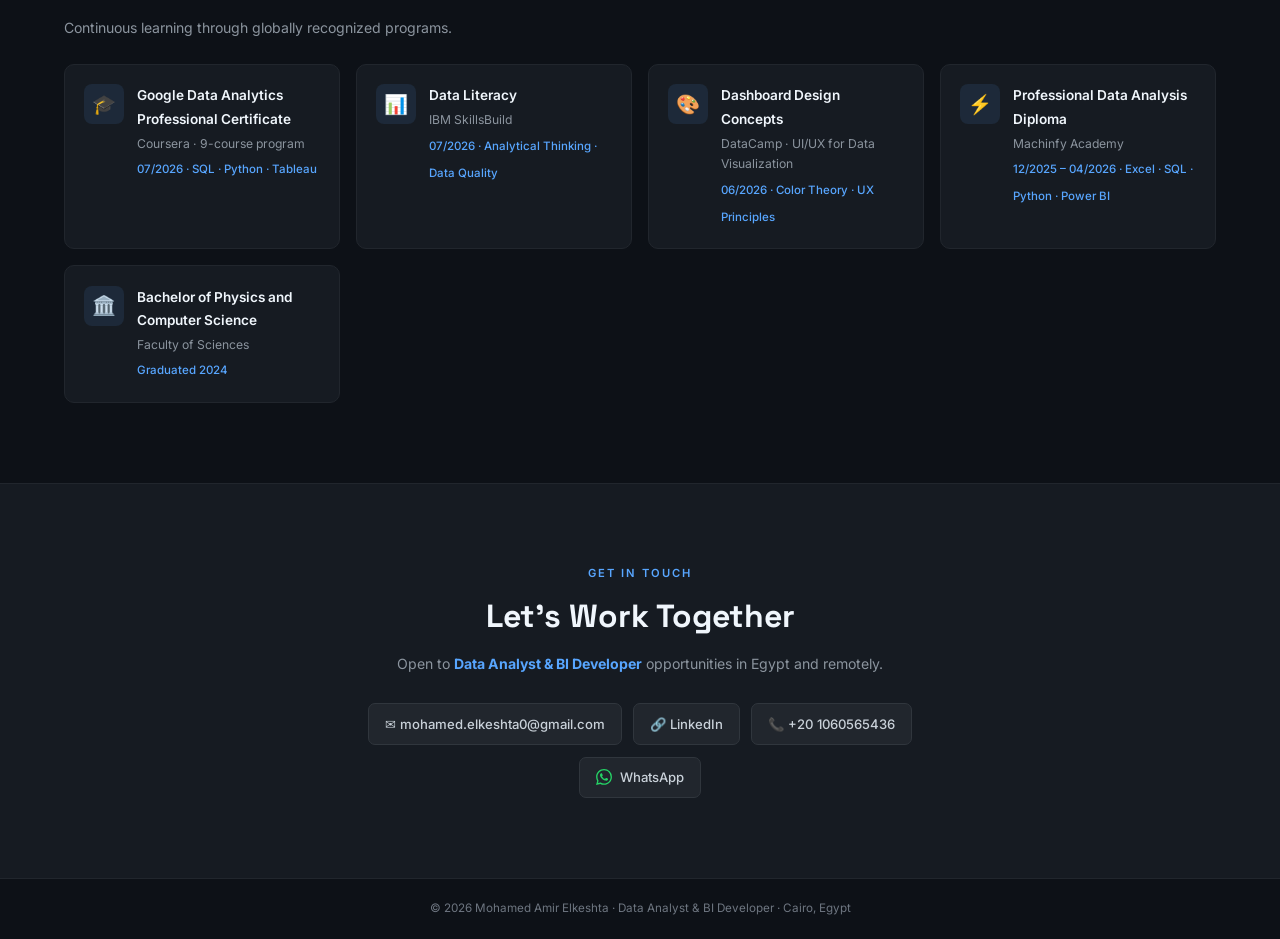
==== commit d55ad629: "Remove duplicate 'Experience' link from navigation" ====
--- a/index.html
+++ b/index.html
@@ -22,9 +22,9 @@
     <ul class="nav-links">
       <li><a href="#about">Home</a></li>
       <li><a href="#skills">Skills</a></li>
+      <li><a href="#experience">Experience</a></li>
       <li><a href="#projects">Projects</a></li>
       <li><a href="#certificates">Education & Certs</a></li>
-      <li><a href="#experience">Experience</a></li>
       <li><a href="#contact" class="nav-cta">Let's Talk</a></li>
     </ul>
   </div>
--- a/style.css
+++ b/style.css
@@ -56,6 +56,8 @@
 .skill-pill:hover{border-color:#58a6ff;color:#58a6ff}
 .skill-pill i{font-size:1.1rem}
 .skill-pill img{width:16px;height:16px;object-fit:contain}
+
+.sec-divider {border: none;border-top: 1px solid #21262d;margin: 0;}
 
 section{padding:5rem 5%}
 .sec-inner{max-width:1200px;margin:0 auto}
